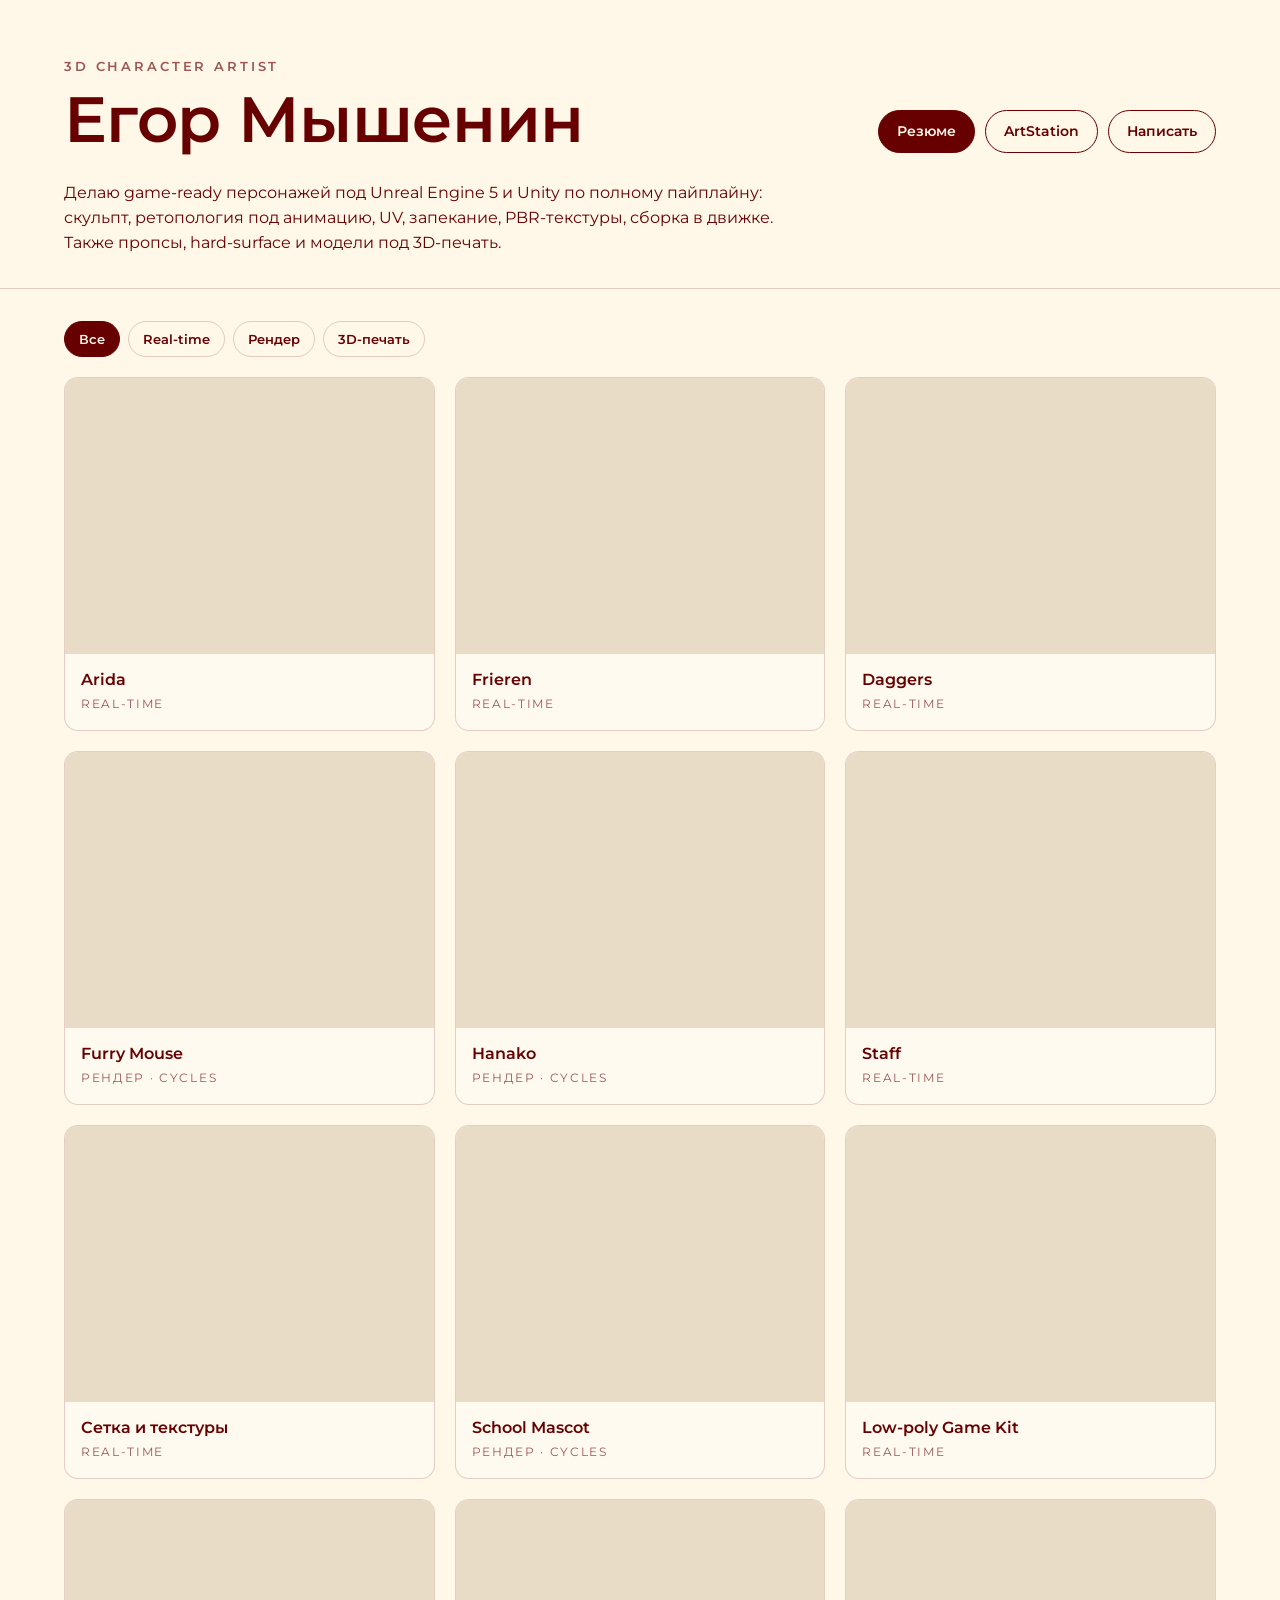
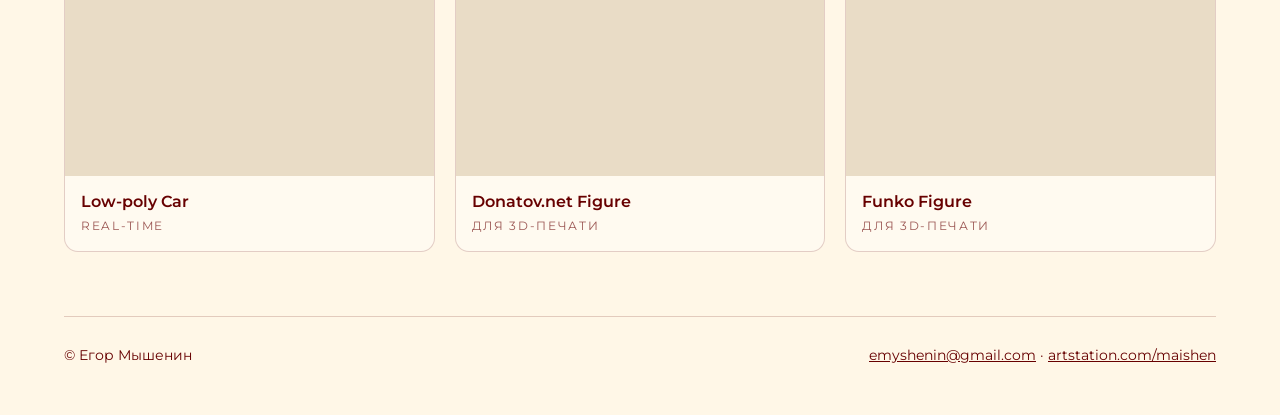
==== index.html @ eaee20b6 "Add portfolio site" ====
<!doctype html>
<html lang="ru">
<head>
<meta charset="utf-8">
<meta name="viewport" content="width=device-width, initial-scale=1">
<title>Егор Мышенин — 3D Character Artist</title>
<meta name="description" content="Портфолио 3D-художника по персонажам: game-ready модели для Unreal Engine 5 и Unity.">
<link rel="preconnect" href="https://fonts.googleapis.com">
<link rel="preconnect" href="https://fonts.gstatic.com" crossorigin>
<link href="https://fonts.googleapis.com/css2?family=Montserrat:wght@400;500;600;700&display=swap" rel="stylesheet">
<style>
  :root{
    --bg:#FFF7E7; --ink:#670000; --muted:#670000a6; --line:#6700002e;
    --card:#fffaf0; --dark:#1b1212;
  }
  *{box-sizing:border-box;margin:0;padding:0}
  html{scroll-behavior:smooth}
  body{background:var(--bg);color:var(--ink);font-family:Montserrat,system-ui,sans-serif;line-height:1.55;-webkit-font-smoothing:antialiased}
  a{color:inherit}
  .wrap{max-width:1200px;margin:0 auto;padding:0 24px}

  header{padding:56px 0 32px;border-bottom:1px solid var(--line)}
  .top{display:flex;justify-content:space-between;align-items:flex-end;gap:24px;flex-wrap:wrap}
  .role{font-size:13px;font-weight:600;letter-spacing:.22em;text-transform:uppercase;color:var(--muted);margin-bottom:10px}
  h1{font-size:clamp(36px,6vw,64px);font-weight:600;line-height:1.05;letter-spacing:-.01em}
  .links{display:flex;gap:10px;flex-wrap:wrap}
  .btn{display:inline-block;padding:10px 18px;border:1.5px solid var(--ink);border-radius:999px;text-decoration:none;font-size:14px;font-weight:600;transition:background .15s,color .15s}
  .btn:hover,.btn.fill{background:var(--ink);color:var(--bg)}
  .btn.fill:hover{background:transparent;color:var(--ink)}
  .about{margin-top:28px;max-width:720px;font-size:16px}

  .filters{display:flex;gap:8px;flex-wrap:wrap;margin:32px 0 20px}
  .chip{font:inherit;font-size:13px;font-weight:600;padding:7px 14px;border-radius:999px;border:1px solid var(--line);background:transparent;color:var(--ink);cursor:pointer}
  .chip[aria-pressed=true]{background:var(--ink);color:var(--bg);border-color:var(--ink)}

  .grid{display:grid;grid-template-columns:repeat(auto-fill,minmax(300px,1fr));gap:20px;padding-bottom:64px;align-items:start}
  .card{display:flex;flex-direction:column;align-items:stretch;justify-content:flex-start;width:100%;background:var(--card);border-radius:14px;overflow:hidden;cursor:pointer;border:1px solid var(--line);transition:transform .2s,box-shadow .2s;text-align:left;font:inherit;color:inherit;padding:0}
  .card:hover{transform:translateY(-3px);box-shadow:0 12px 30px #67000022}
  .card:focus-visible{outline:3px solid var(--ink);outline-offset:2px}
  .thumb{aspect-ratio:4/3;background:#e9dcc6 center/cover no-repeat;display:block;width:100%}
  .meta{display:block;padding:14px 16px 16px}
  .meta h3{font-size:16px;font-weight:600}
  .meta p{font-size:12px;letter-spacing:.14em;text-transform:uppercase;color:var(--muted);margin-top:2px}

  footer{border-top:1px solid var(--line);padding:28px 0 48px;font-size:14px;display:flex;justify-content:space-between;gap:16px;flex-wrap:wrap}

  .viewer{position:fixed;inset:0;background:var(--dark);color:#f4e9d8;overflow-y:auto;display:none;z-index:10}
  .viewer.open{display:block}
  .vbar{position:sticky;top:0;display:flex;justify-content:space-between;align-items:center;gap:12px;padding:14px 24px;background:#1b1212ee;backdrop-filter:blur(6px);z-index:2}
  .vbar h2{font-size:18px;font-weight:600}
  .vbar span{font-size:12px;letter-spacing:.14em;text-transform:uppercase;opacity:.7;margin-left:10px}
  .close{font:inherit;font-size:14px;font-weight:600;background:#f4e9d8;color:var(--dark);border:0;border-radius:999px;padding:9px 16px;cursor:pointer}
  .vbody{max-width:1400px;margin:0 auto;padding:8px 24px 64px}
  .vdesc{max-width:760px;margin:8px 0 24px;opacity:.85}
  .media{display:grid;gap:14px}
  .media img{width:100%;height:auto;display:block;border-radius:8px;background:#2a1f1f;min-height:200px}
  .video{position:relative;aspect-ratio:16/9;border-radius:8px;overflow:hidden;background:#000}
  .video iframe{position:absolute;inset:0;width:100%;height:100%;border:0}
  .vnav{display:flex;justify-content:space-between;gap:12px;margin-top:28px}
  .vnav button{font:inherit;font-size:14px;font-weight:600;background:transparent;color:#f4e9d8;border:1px solid #f4e9d855;border-radius:999px;padding:10px 18px;cursor:pointer}
  @media (max-width:600px){.wrap,.vbody{padding-left:16px;padding-right:16px}.vbar{padding:12px 16px}header{padding-top:36px}}
</style>
</head>
<body>
<header>
  <div class="wrap">
    <div class="top">
      <div>
        <div class="role">3D Character Artist</div>
        <h1>Егор Мышенин</h1>
      </div>
      <nav class="links">
        <a class="btn fill" href="https://drive.google.com/file/d/1HUGQEuV2DqtC_tOnNE5IrBg756fmB3TE/view" target="_blank" rel="noopener">Резюме</a>
        <a class="btn" href="https://www.artstation.com/maishen" target="_blank" rel="noopener">ArtStation</a>
        <a class="btn" href="mailto:emyshenin@gmail.com">Написать</a>
      </nav>
    </div>
    <p class="about">Делаю game-ready персонажей под Unreal Engine 5 и Unity по полному пайплайну: скульпт, ретопология под анимацию, UV, запекание, PBR-текстуры, сборка в движке. Также пропсы, hard-surface и модели под 3D-печать.</p>
  </div>
</header>

<main class="wrap">
  <div class="filters" role="group" aria-label="Фильтр работ">
    <button class="chip" data-f="all" aria-pressed="true">Все</button>
    <button class="chip" data-f="Real-time" aria-pressed="false">Real-time</button>
    <button class="chip" data-f="Cycles" aria-pressed="false">Рендер</button>
    <button class="chip" data-f="Печать" aria-pressed="false">3D-печать</button>
  </div>
  <div class="grid" id="grid"></div>
</main>

<div class="wrap"><footer>
  <span>© Егор Мышенин</span>
  <span><a href="mailto:emyshenin@gmail.com">emyshenin@gmail.com</a> · <a href="https://www.artstation.com/maishen" target="_blank" rel="noopener">artstation.com/maishen</a></span>
</footer></div>

<div class="viewer" id="viewer" role="dialog" aria-modal="true" aria-labelledby="vtitle">
  <div class="vbar">
    <h2 id="vtitle"></h2>
    <button class="close" id="close">Закрыть ✕</button>
  </div>
  <div class="vbody">
    <p class="vdesc" id="vdesc"></p>
    <div class="media" id="media"></div>
    <div class="vnav"><button id="prev">← Предыдущая</button><button id="next">Следующая →</button></div>
  </div>
</div>

<script>
const P = [
 {t:"Arida",tag:"Real-time",cover:"1Pyse5vhO2QgK8pG_CXsUES7qRskkzGYM",
  d:"Game-ready персонаж по мотивам вселенной «Дюны». Скульпт в ZBrush, симуляция ткани в Marvelous Designer, текстуры в Substance Painter, финальная сцена и рендер в Unreal Engine 5.",
  m:["i:1Pyse5vhO2QgK8pG_CXsUES7qRskkzGYM","i:1dJ5_JVcyFc8VbyfG-HnytWi9tvMP0e6U","i:1ITRObGhoGGvdj8hUa5554Zdxc4WgjL7v","i:1Z70t44tc3tOvm-cryETfqbausTAzef6k","i:1W_LoHBy270pzRRChf5obLaGyIPcn2Tix","v:1mboSyGn6EEAdjBHuLkF3Tm75NLZCwLxI","i:1Y2Nw2sb4mqHZTtKKIm6grn7xAAS_r2CK","i:1CsFpByqhNk7fbRbatNez2PYN2EGbP62H","i:1EtCJtomWJduXYAhn-X9QzNLDL1ZJEyth","i:1qVdI1y_7GggBudObzfXsZre4QFReDFby","i:1H1BVGtTtbKXLCYTZ7VYVUBgyqA6TT_qu","i:1i-xqLKUTKS85eMKfZHU4vcYbvXROK5LT","i:1p017mObWgH5jK2qoECorbNcRYoMa0Pqg","i:16YupaNW-112NJnLmuHMuL2NeHSSmGIIt","i:12re9VRE0gqRaj5pq1mn5aPa5qsoxrfwi","i:1ytktybmF5tM6uZcoLvrdWtj8Zgu8ndRS","i:1BjqxjJPCPTuAu_xri4NS74J7R2viYWzF","i:1ZgcFOi7g2weNTAIdYW9dqtVXcXzbkEyW"]},
 {t:"Frieren",tag:"Real-time",cover:"1v2P906ymWug9mq9hx6axCBzbUtoWLe_E",
  d:"Фан-арт персонажа Фрирен: game-ready модель, турнтейбл и анимированные пролёты камеры.",
  m:["i:1v2P906ymWug9mq9hx6axCBzbUtoWLe_E","v:1wPfggMXV6U7qCNBBlMKL3mNfHfnbQc1i","i:1s1QrJIr4mxs11YJSvwHddJZvpMR0l8Mh","i:12HnOa1LWCNufONdUWQr2udVWseEmZmYc","i:1AANvpcDetH1e-UuKBpvr2O3GDohM6W8z","i:14SGRLR6jtgmh23rqlfCfcJSc_IwU7QNE","i:1xHWJRv7ZisEJ9Yr36OHC25Ne535vD-3z","i:1W6ymBis8mH6N4_B0PATGj2b_5NTBLBYX","i:1xBpLIofttaWga8n0LaBq4j9z2oJQ3oGL","i:18I6HknHV_FUO1mmAdn4M5Mc0RNZ7Pi4f","i:1OWrk-0m4t_NQxJplHfrgarLCY3LQutv1","v:1HCcAUQVTNKXGUjOOm8cKLCqObN9pD7ho","v:1kIQnwB4Uw0wn2EfQRVY4cC0fe81FPXVe","v:1qG6qyNBJ89DT56H3jlemnQDo8gKI5erb","v:1DH6kZcym1fttc2sBL-yyNWooAZkmuhAJ"]},
 {t:"Daggers",tag:"Real-time",cover:"1HJgiKByfnCeif4ahmWASgluQxFeq7quj",
  d:"Пара кинжалов для персонажа Arida. Game-ready ассеты с PBR-текстурами, рендер в Unreal Engine 5.",
  m:["i:1HJgiKByfnCeif4ahmWASgluQxFeq7quj","i:1cyuUqOh-9Uu9id787i7Tx5Z0lq3yD2Uu","i:1ltDVQ5_muCCmZ-C3XEvOxAKJ5OakMSqI","i:1H8t-V06eqBgAKZ64aJx0qXeSZaAY7sQ5","v:1FXkVMCnF0BNqZNtJzDjjZJiiy0EWGr2b"]},
 {t:"Furry Mouse",tag:"Cycles",cover:"1w1V4vZTTB46G19ASJbXLzDVtJNWX7EEN",
  d:"Стилизованный персонаж-мышь под рендер. Шерсть сделана через hair system в Blender, финальный рендер там же.",
  m:["i:1w1V4vZTTB46G19ASJbXLzDVtJNWX7EEN","i:1VAJUt9d8r90bbkvVJ1egUgSDZHu_YbAY","i:1yAS-_JsMCZAmZ5hDJPNH4YDXNn-vXg8z","i:1DDI_-6Nrp2mVBFh44f1ofcl3OiHtm_3H","v:1FyFaneUO7L2ucTy6UN3B8WikP-Zvv6Xq"]},
 {t:"Hanako",tag:"Cycles",cover:"1TaW9-nCZfs70T_w5qActlelgxHXq3qEu",
  d:"Фан-арт персонажа Ханако из аниме «Туалетный мальчик Ханако». Стилизованный персонаж под рендер, зариган и готов к анимации. Рендер в Blender.",
  m:["i:1TaW9-nCZfs70T_w5qActlelgxHXq3qEu","i:1depFDCplMjJeCqC7wBKKASDzOGFC45Ru","i:1ePvlOJrCfPFMB0yiRyjeqiPHi_fHgvEv","i:1PcUUvwJGldoCL7ESwEik0UEhT1t07gt4","i:1vWVLOr12KXc3sLqekkmdHOzRf1Hg8dcz","i:1eoibjjwRQJfemkXLUjpJk5wsecF1SPPX","i:1YKPltymIBsrNBk2vEsLDDm0NAbaP0YQ2","i:1l30cwCZWs6yZ0v8ZXM72WJD4R3q6b_5G","i:1L3xLl4HvtoLdpGTkff7f0VCqIXt0qR20","i:1WzsMvpgyRACFam9EXnRqznYlrYLjs56m"]},
 {t:"Staff",tag:"Real-time",cover:"1HqioqAew07EClU6qfll62pS8mgXVyJlD",
  d:"Посох: game-ready ассет с текстурами и сеткой.",
  m:["i:1HqioqAew07EClU6qfll62pS8mgXVyJlD","i:1B63PbE7upE6RHQPZrdf3okWdKg2AXKpM","i:1j7tjQaGJWnLkEzXWxucX_GretBPjNXCn","i:1sT2CcJEHBl07SQRpl0ZM066CbbOfZpAp","i:1ZsqKVjMMbtqn_sMkzjNnodhTY8QiRH4m","i:14qX4lzibBxhUxjEwSRHRnRgVdTfeoGQI"]},
 {t:"Сетка и текстуры",tag:"Real-time",cover:"1Cm42_kmq0lEZ-kozndkUj5m_W5sYylaz",
  d:"Примеры топологии и текстурных карт персонажей.",
  m:["i:1Cm42_kmq0lEZ-kozndkUj5m_W5sYylaz","i:1j_tVQh6ezSBHOu5yDZd84Gw_tpqPpqs2","i:10zwCy8F3QNj9NOAcby-i9P2XMVLZLs6y","i:1UC5pwbCW5ztj3NwmvsdMtH52eyAPeQBL","i:16kEp6Ze4712C4qfe3SEDfGYbGl9iJqoq","i:1y4bj29UTcWlo_MeQQLpWKscG7R1kXZHF","i:1CPdThYP6fgSxhEjocOo1tyymLbyoKmpB","i:1Ulgz6p9IQSFynygJP4cg6_24Jvom8OLy","i:1KUhRT2v-vZprzfeGXuVj6elrOJMSrE7S","i:1fyhQTgNRMCl2xiTjiYrsoTQilF_yUQWz"]},
 {t:"School Mascot",tag:"Cycles",cover:"1IMc554b0qcynLvkQkiXAEiW0hFFWVhbL",
  d:"3D-маскот для онлайн-школы: персонаж, набор эмоций-эмодзи, пропсы и промо-рендеры.",
  m:["i:1IMc554b0qcynLvkQkiXAEiW0hFFWVhbL","i:1EjfYYMYzSgJJ13P-B8698wKgIEQUMb2_","i:1B3UzmMYJwyaUGQhRfiqwYovXGEplJcf0","i:11TMp6btjfjoWD0espKD5N_-Rf1Svenb8","i:1vGbeMpH6v7snjwXPg2TEnS5cRZils7TJ","i:1P37dhxGs-EdsHZ7QDh4U36Of4UenldKm","i:1TjF8c3YCiSeACHpnUUIyzSpF2Hdi5_HA","i:1yl3UhCV9hORHHsVls7vZtjccnoybu_gN","i:1XA2QCDPjiISeurwzcO3cV9bDunbKR0QL","i:1xs0gw3gKDCe7fJao2Qoh3bWap6BqQdYj","i:1Iec1XnljouiJKieHE5W6Fj29hXTZ4gdE","i:1DFjYQiQZEia6yGSj6IdAyBK8RBcaGgIs","i:1T26I3m5ykxlLh7UYUbN68OChv5BnEzTX","i:1UpMULrREi9ldodZOUQdeNil29IKtona5","i:1-3hOhOCkOaxpmH9OLertaAm852JU5m1S","i:192vHaGU6Qx-Kr5AbwIJhbLnXyqJ4tws-","i:1bk8Uj82OshfcGRIAl5TG-0PDSHn-9gtf","i:1vuqkGYg8_1bfixfzUBmE3yiJcDDIWLmy","i:1_nQfdPSPNRltqDVydVwm7_h_nJy-2tgX","i:1lRI3HCXbLGVKlm_0pddCtohwsD-u8Vp0","i:1-TzY5ZnaEymW04OEvGHUG_m6BsaQ5Obi","i:1KEetU84bB6o-gls-nN9IGWHnlG6DylEh","i:1Ikux9Ivj2JZy_vvGZKbkiD3O0iIhysEi","i:1WSi-nAmR7YriMwazjG57KMJmVmqLJrLb","i:1LGQjMQ6Bm15mrC_7wpePJJjGHcKrPWfm","i:1ZB2TUVbI9PnH0rD-nWZGzOobLaMXETkx","i:1T0QdB7h3ehdHVl4LiPfBRtHOVZsBfG_B","i:13FmVx2XSULBVgBSUqO2LbT8FhFZY2exv","i:1wSj8r4pDKm7ASTRGSn3TtzlDPSGXBLNl","i:1HZrvze6uTFso7DexVeKrrPidTIDSMj_H","i:1vjZUP_1d9wcTuY12l_n6oba240wy897g","i:1Acbz206NBI79CkT6RBEyEGGYQADY4JG_","i:1Jl-1FhbMFyPdpy5tdgQHLtMWwYZsThp-","i:1K9rykDZ8HvOMj7CMztr8vdklwAVjQW_m","i:12-MBtBryimwAhjUCBnzMNxOV4k7rJxA7"]},
 {t:"Low-poly Game Kit",tag:"Real-time",cover:"1XGf0-NNCqXLK5Fe5OqPO0jW7fFL1M_IF",
  d:"Набор low-poly ассетов для игры.",
  m:["i:1XGf0-NNCqXLK5Fe5OqPO0jW7fFL1M_IF","i:1U25QI3YJKr3nQsYUSaBHPjIEqNmbJiTX","i:1d4FgP1LOy7LSRpcq2e5w9I2x1BFFk2d_","i:1D_bsPO9MFwbjQJAmXKvaSbOOOjhWsVCc"]},
 {t:"Low-poly Car",tag:"Real-time",cover:"1XAI4c9_F4jVHeSwhF7T2tE29Ts7XvK9B",
  d:"Low-poly модель автомобиля.",
  m:["i:1XAI4c9_F4jVHeSwhF7T2tE29Ts7XvK9B","i:1xT1-9UoefilDATy_8EUo88a_44nRlgO3","i:1qpuNUGGr5n8C_Gv1_f5_uj9a3wDCz7Eo"]},
 {t:"Donatov.net Figure",tag:"Печать",cover:"1143TIQgAbS2xwj-TaRvPx8StT4ytkNN-",
  d:"Фигурка, подготовленная к 3D-печати.",
  m:["i:1143TIQgAbS2xwj-TaRvPx8StT4ytkNN-","i:1KKMCxFFDn18Wkz_Nt-a9cd2C74cAsCVU","i:1Yo7rRHJPkdI0FUwHvjDyux5yy2QUq63x","i:1MfRRgG7HoWpr_v8fL3U-Hx1_b74--fhz"]},
 {t:"Funko Figure",tag:"Печать",cover:"1psXuCFQ3nxXI6yb6XHpETLDdKFTpACyZ",
  d:"Фигурка в стиле Funko для 3D-печати.",
  m:["i:1psXuCFQ3nxXI6yb6XHpETLDdKFTpACyZ","i:1j5aGA12z5XqWHiMne_28HsiH0prGI4Ld"]}
];
const TAGLABEL={"Real-time":"Real-time","Cycles":"Рендер · Cycles","Печать":"Для 3D-печати"};
const img=(id,w)=>`https://lh3.googleusercontent.com/d/${id}=w${w}`;
const alt=(id,w)=>`https://drive.google.com/thumbnail?id=${id}&sz=w${w}`;

const grid=document.getElementById('grid');
function render(f){
  grid.innerHTML='';
  P.forEach((p,i)=>{
    if(f!=='all'&&p.tag!==f) return;
    const b=document.createElement('button');
    b.className='card';
    b.innerHTML=`<span class="thumb" style="background-image:url('${img(p.cover,1200)}'),url('${alt(p.cover,1200)}')"></span><span class="meta"><h3>${p.t}</h3><p>${TAGLABEL[p.tag]}</p></span>`;
    b.onclick=()=>openP(i);
    grid.appendChild(b);
  });
}
document.querySelectorAll('.chip').forEach(c=>c.onclick=()=>{
  document.querySelectorAll('.chip').forEach(x=>x.setAttribute('aria-pressed',x===c));
  render(c.dataset.f);
});
render('all');

const V=document.getElementById('viewer'),M=document.getElementById('media');
let cur=0;
function openP(i){
  cur=(i+P.length)%P.length; const p=P[cur];
  document.getElementById('vtitle').innerHTML=`${p.t}<span>${TAGLABEL[p.tag]}</span>`;
  document.getElementById('vdesc').textContent=p.d;
  M.innerHTML=p.m.map(x=>{
    const [k,id]=x.split(':');
    return k==='v'
      ? `<div class="video"><iframe src="https://drive.google.com/file/d/${id}/preview" allow="autoplay; fullscreen" allowfullscreen loading="lazy" title="Видео ${p.t}"></iframe></div>`
      : `<img loading="lazy" src="${img(id,2000)}" onerror="this.onerror=null;this.src='${alt(id,2000)}'" alt="${p.t}">`;
  }).join('');
  V.classList.add('open'); V.scrollTop=0; document.body.style.overflow='hidden';
  history.replaceState(null,'','#'+encodeURIComponent(p.t));
}
function closeV(){V.classList.remove('open');document.body.style.overflow='';M.innerHTML='';history.replaceState(null,'',location.pathname);}
document.getElementById('close').onclick=closeV;
document.getElementById('prev').onclick=()=>openP(cur-1);
document.getElementById('next').onclick=()=>openP(cur+1);
addEventListener('keydown',e=>{if(!V.classList.contains('open'))return;if(e.key==='Escape')closeV();if(e.key==='ArrowRight')openP(cur+1);if(e.key==='ArrowLeft')openP(cur-1);});
const h=decodeURIComponent(location.hash.slice(1)); const hi=P.findIndex(p=>p.t===h); if(hi>=0) openP(hi);
</script>
</body>
</html>
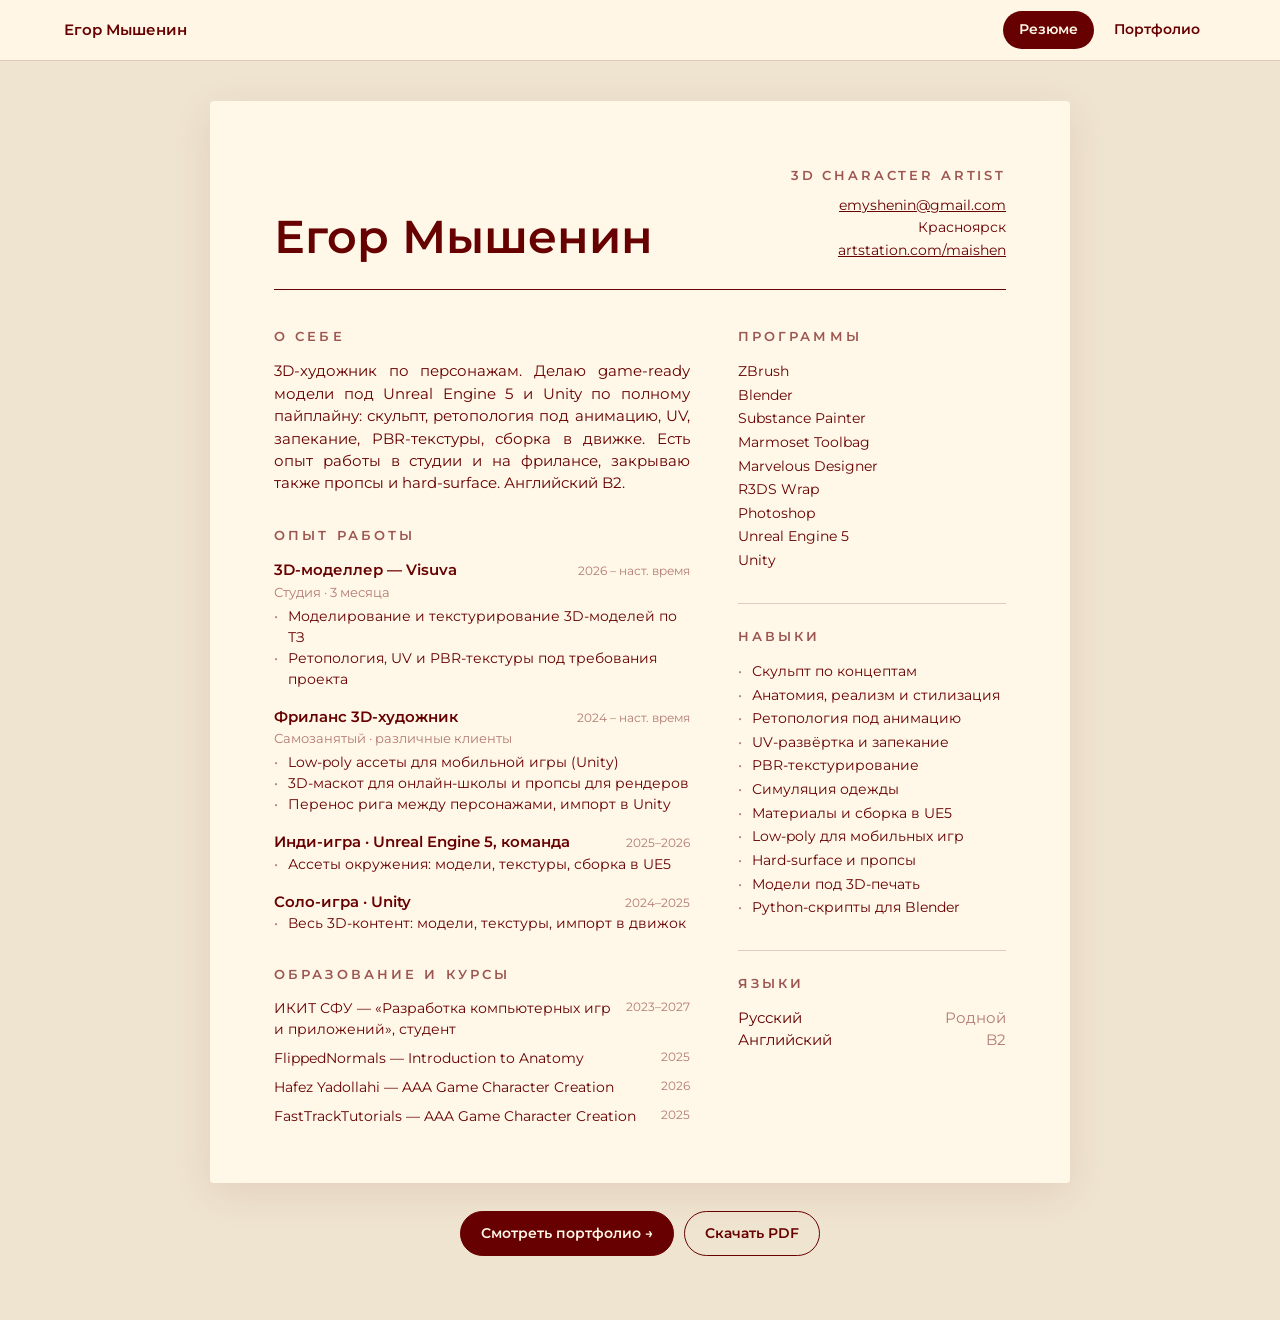
==== commit 552c73e7: "Resume as home page, portfolio tab, PDF" ====
--- a/index.html
+++ b/index.html
@@ -4,82 +4,175 @@
 <meta charset="utf-8">
 <meta name="viewport" content="width=device-width, initial-scale=1">
 <title>Егор Мышенин — 3D Character Artist</title>
-<meta name="description" content="Портфолио 3D-художника по персонажам: game-ready модели для Unreal Engine 5 и Unity.">
+<meta name="description" content="Резюме и портфолио 3D-художника по персонажам: game-ready модели для Unreal Engine 5 и Unity.">
 <link rel="preconnect" href="https://fonts.googleapis.com">
 <link rel="preconnect" href="https://fonts.gstatic.com" crossorigin>
 <link href="https://fonts.googleapis.com/css2?family=Montserrat:wght@400;500;600;700&display=swap" rel="stylesheet">
 <style>
-  :root{
-    --bg:#FFF7E7; --ink:#670000; --muted:#670000a6; --line:#6700002e;
-    --card:#fffaf0; --dark:#1b1212;
-  }
-  *{box-sizing:border-box;margin:0;padding:0}
-  html{scroll-behavior:smooth}
-  body{background:var(--bg);color:var(--ink);font-family:Montserrat,system-ui,sans-serif;line-height:1.55;-webkit-font-smoothing:antialiased}
-  a{color:inherit}
-  .wrap{max-width:1200px;margin:0 auto;padding:0 24px}
-
-  header{padding:56px 0 32px;border-bottom:1px solid var(--line)}
-  .top{display:flex;justify-content:space-between;align-items:flex-end;gap:24px;flex-wrap:wrap}
-  .role{font-size:13px;font-weight:600;letter-spacing:.22em;text-transform:uppercase;color:var(--muted);margin-bottom:10px}
-  h1{font-size:clamp(36px,6vw,64px);font-weight:600;line-height:1.05;letter-spacing:-.01em}
-  .links{display:flex;gap:10px;flex-wrap:wrap}
-  .btn{display:inline-block;padding:10px 18px;border:1.5px solid var(--ink);border-radius:999px;text-decoration:none;font-size:14px;font-weight:600;transition:background .15s,color .15s}
-  .btn:hover,.btn.fill{background:var(--ink);color:var(--bg)}
-  .btn.fill:hover{background:transparent;color:var(--ink)}
-  .about{margin-top:28px;max-width:720px;font-size:16px}
-
-  .filters{display:flex;gap:8px;flex-wrap:wrap;margin:32px 0 20px}
-  .chip{font:inherit;font-size:13px;font-weight:600;padding:7px 14px;border-radius:999px;border:1px solid var(--line);background:transparent;color:var(--ink);cursor:pointer}
-  .chip[aria-pressed=true]{background:var(--ink);color:var(--bg);border-color:var(--ink)}
-
-  .grid{display:grid;grid-template-columns:repeat(auto-fill,minmax(300px,1fr));gap:20px;padding-bottom:64px;align-items:start}
-  .card{display:flex;flex-direction:column;align-items:stretch;justify-content:flex-start;width:100%;background:var(--card);border-radius:14px;overflow:hidden;cursor:pointer;border:1px solid var(--line);transition:transform .2s,box-shadow .2s;text-align:left;font:inherit;color:inherit;padding:0}
-  .card:hover{transform:translateY(-3px);box-shadow:0 12px 30px #67000022}
-  .card:focus-visible{outline:3px solid var(--ink);outline-offset:2px}
-  .thumb{aspect-ratio:4/3;background:#e9dcc6 center/cover no-repeat;display:block;width:100%}
-  .meta{display:block;padding:14px 16px 16px}
-  .meta h3{font-size:16px;font-weight:600}
-  .meta p{font-size:12px;letter-spacing:.14em;text-transform:uppercase;color:var(--muted);margin-top:2px}
-
-  footer{border-top:1px solid var(--line);padding:28px 0 48px;font-size:14px;display:flex;justify-content:space-between;gap:16px;flex-wrap:wrap}
-
-  .viewer{position:fixed;inset:0;background:var(--dark);color:#f4e9d8;overflow-y:auto;display:none;z-index:10}
-  .viewer.open{display:block}
-  .vbar{position:sticky;top:0;display:flex;justify-content:space-between;align-items:center;gap:12px;padding:14px 24px;background:#1b1212ee;backdrop-filter:blur(6px);z-index:2}
-  .vbar h2{font-size:18px;font-weight:600}
-  .vbar span{font-size:12px;letter-spacing:.14em;text-transform:uppercase;opacity:.7;margin-left:10px}
-  .close{font:inherit;font-size:14px;font-weight:600;background:#f4e9d8;color:var(--dark);border:0;border-radius:999px;padding:9px 16px;cursor:pointer}
-  .vbody{max-width:1400px;margin:0 auto;padding:8px 24px 64px}
-  .vdesc{max-width:760px;margin:8px 0 24px;opacity:.85}
-  .media{display:grid;gap:14px}
-  .media img{width:100%;height:auto;display:block;border-radius:8px;background:#2a1f1f;min-height:200px}
-  .video{position:relative;aspect-ratio:16/9;border-radius:8px;overflow:hidden;background:#000}
-  .video iframe{position:absolute;inset:0;width:100%;height:100%;border:0}
-  .vnav{display:flex;justify-content:space-between;gap:12px;margin-top:28px}
-  .vnav button{font:inherit;font-size:14px;font-weight:600;background:transparent;color:#f4e9d8;border:1px solid #f4e9d855;border-radius:999px;padding:10px 18px;cursor:pointer}
-  @media (max-width:600px){.wrap,.vbody{padding-left:16px;padding-right:16px}.vbar{padding:12px 16px}header{padding-top:36px}}
+:root{--bg:#FFF7E7;--ink:#670000;--muted:#670000a6;--soft:#67000080;--line:#6700002e;--card:#fffaf0;--dark:#1b1212;--page:#FFF7E7}
+*{box-sizing:border-box;margin:0;padding:0}
+body{background:#efe4d0;color:var(--ink);font-family:Montserrat,system-ui,sans-serif;line-height:1.55;-webkit-font-smoothing:antialiased}
+a{color:inherit}
+.wrap{max-width:1200px;margin:0 auto;padding:0 24px}
+
+/* top nav */
+.nav{position:sticky;top:0;z-index:5;background:#FFF7E7f2;backdrop-filter:blur(6px);border-bottom:1px solid var(--line)}
+.nav .wrap{display:flex;align-items:center;justify-content:space-between;gap:16px;height:60px}
+.brand{font-weight:600;font-size:15px;text-decoration:none;white-space:nowrap}
+.tabs{display:flex;gap:4px}
+.tab{font:inherit;font-size:14px;font-weight:600;text-decoration:none;padding:8px 16px;border-radius:999px}
+.tab[aria-current=page]{background:var(--ink);color:var(--bg)}
+.tab:not([aria-current=page]):hover{background:#6700000f}
+
+/* resume page */
+#resume{padding:40px 0 64px}
+.sheet{max-width:860px;margin:0 auto;background:var(--page);box-shadow:0 10px 40px #67000018;border-radius:4px;padding:64px 64px 56px}
+.rhead{display:flex;justify-content:space-between;align-items:flex-end;gap:24px;flex-wrap:wrap;padding-bottom:28px;border-bottom:1.5px solid var(--ink)}
+.rhead h1{font-size:clamp(32px,5vw,46px);font-weight:600;line-height:1.05}
+.rcontact{text-align:right;font-size:14px;line-height:1.6}
+.rcontact .role{font-size:13px;font-weight:600;letter-spacing:.22em;text-transform:uppercase;color:var(--muted);margin-bottom:8px}
+.rgrid{display:grid;grid-template-columns:1.55fr 1fr;gap:48px;margin-top:36px}
+.sec+.sec{margin-top:30px}
+.sec h2{font-size:13px;font-weight:600;letter-spacing:.24em;text-transform:uppercase;color:var(--muted);margin-bottom:14px}
+.about{font-size:14.5px;text-align:justify}
+.job+.job{margin-top:16px}
+.job .row{display:flex;justify-content:space-between;gap:12px;align-items:baseline}
+.job h3{font-size:14.5px;font-weight:600}
+.date{font-size:12px;color:var(--soft);white-space:nowrap}
+.sub{font-size:12.5px;color:var(--soft);margin:1px 0 4px}
+.job ul,.list{list-style:none;font-size:13.5px}
+.job li,.list li{position:relative;padding-left:14px}
+.job li::before,.list li::before{content:"•";position:absolute;left:0;color:var(--soft)}
+.plain{list-style:none;font-size:13.5px;line-height:1.75}
+.right .sec{border-top:1px solid var(--line);padding-top:22px}
+.right .sec:first-child{border-top:0;padding-top:0}
+.list{line-height:1.75}
+.edu li{display:flex;justify-content:space-between;gap:12px;font-size:13.5px}
+.edu li+li{margin-top:8px}
+.langs li{display:flex;justify-content:space-between;font-size:14.5px}
+.langs span{color:var(--soft)}
+.ractions{display:flex;justify-content:center;gap:10px;flex-wrap:wrap;margin-top:28px}
+.btn{display:inline-block;padding:11px 20px;border:1.5px solid var(--ink);border-radius:999px;text-decoration:none;font-size:14px;font-weight:600;background:transparent;color:var(--ink);transition:background .15s,color .15s}
+.btn:hover,.btn.fill{background:var(--ink);color:var(--bg)}
+.btn.fill:hover{background:transparent;color:var(--ink)}
+@media (max-width:760px){
+  .sheet{padding:36px 22px 32px;border-radius:0;box-shadow:none}
+  #resume{padding:0 0 40px}
+  .rgrid{grid-template-columns:1fr;gap:30px}
+  .rcontact{text-align:left}
+  .about{text-align:left}
+  .right .sec:first-child{border-top:1px solid var(--line);padding-top:22px}
+}
+
+/* portfolio */
+#portfolio{background:var(--bg);min-height:100vh}
+.phead{padding:44px 0 8px}
+.phead h1{font-size:clamp(30px,5vw,48px);font-weight:600;line-height:1.1}
+.phead p{margin-top:12px;max-width:720px}
+.filters{display:flex;gap:8px;flex-wrap:wrap;margin:28px 0 20px}
+.chip{font:inherit;font-size:13px;font-weight:600;padding:7px 14px;border-radius:999px;border:1px solid var(--line);background:transparent;color:var(--ink);cursor:pointer}
+.chip[aria-pressed=true]{background:var(--ink);color:var(--bg);border-color:var(--ink)}
+.grid{display:grid;grid-template-columns:repeat(auto-fill,minmax(300px,1fr));gap:20px;padding-bottom:64px;align-items:start}
+.card{display:flex;flex-direction:column;width:100%;background:var(--card);border-radius:14px;overflow:hidden;cursor:pointer;border:1px solid var(--line);transition:transform .2s,box-shadow .2s;text-align:left;font:inherit;color:inherit;padding:0}
+.card:hover{transform:translateY(-3px);box-shadow:0 12px 30px #67000022}
+.card:focus-visible{outline:3px solid var(--ink);outline-offset:2px}
+.thumb{aspect-ratio:4/3;background:#e9dcc6 center/cover no-repeat;display:block;width:100%}
+.meta{display:block;padding:14px 16px 16px}
+.meta h3{font-size:16px;font-weight:600}
+.meta p{font-size:12px;letter-spacing:.14em;text-transform:uppercase;color:var(--muted);margin-top:2px}
+footer{border-top:1px solid var(--line);padding:28px 0 48px;font-size:14px;display:flex;justify-content:space-between;gap:16px;flex-wrap:wrap}
+
+.viewer{position:fixed;inset:0;background:var(--dark);color:#f4e9d8;overflow-y:auto;display:none;z-index:10}
+.viewer.open{display:block}
+.vbar{position:sticky;top:0;display:flex;justify-content:space-between;align-items:center;gap:12px;padding:14px 24px;background:#1b1212ee;backdrop-filter:blur(6px);z-index:2}
+.vbar h2{font-size:18px;font-weight:600}
+.vbar span{font-size:12px;letter-spacing:.14em;text-transform:uppercase;opacity:.7;margin-left:10px}
+.close{font:inherit;font-size:14px;font-weight:600;background:#f4e9d8;color:var(--dark);border:0;border-radius:999px;padding:9px 16px;cursor:pointer}
+.vbody{max-width:1400px;margin:0 auto;padding:8px 24px 64px}
+.vdesc{max-width:760px;margin:8px 0 24px;opacity:.85}
+.media{display:grid;gap:14px}
+.media img{width:100%;height:auto;display:block;border-radius:8px;background:#2a1f1f;min-height:200px}
+.video{position:relative;aspect-ratio:16/9;border-radius:8px;overflow:hidden;background:#000}
+.video iframe{position:absolute;inset:0;width:100%;height:100%;border:0}
+.vnav{display:flex;justify-content:space-between;gap:12px;margin-top:28px}
+.vnav button{font:inherit;font-size:14px;font-weight:600;background:transparent;color:#f4e9d8;border:1px solid #f4e9d855;border-radius:999px;padding:10px 18px;cursor:pointer}
+[hidden]{display:none!important}
+@media (max-width:600px){.wrap,.vbody{padding-left:16px;padding-right:16px}.vbar{padding:12px 16px}.brand{font-size:14px}.tab{padding:8px 12px}}
 </style>
 </head>
 <body>
-<header>
-  <div class="wrap">
-    <div class="top">
-      <div>
+<nav class="nav"><div class="wrap">
+  <a class="brand" href="#">Егор Мышенин</a>
+  <div class="tabs">
+    <a class="tab" href="#" data-tab="resume">Резюме</a>
+    <a class="tab" href="#portfolio" data-tab="portfolio">Портфолио</a>
+  </div>
+</div></nav>
+
+<section id="resume">
+ <div class="wrap">
+  <article class="sheet">
+    <div class="rhead">
+      <h1>Егор Мышенин</h1>
+      <div class="rcontact">
         <div class="role">3D Character Artist</div>
-        <h1>Егор Мышенин</h1>
+        <a href="mailto:emyshenin@gmail.com">emyshenin@gmail.com</a><br>
+        Красноярск<br>
+        <a href="https://www.artstation.com/maishen" target="_blank" rel="noopener">artstation.com/maishen</a>
       </div>
-      <nav class="links">
-        <a class="btn fill" href="https://drive.google.com/file/d/1HUGQEuV2DqtC_tOnNE5IrBg756fmB3TE/view" target="_blank" rel="noopener">Резюме</a>
-        <a class="btn" href="https://www.artstation.com/maishen" target="_blank" rel="noopener">ArtStation</a>
-        <a class="btn" href="mailto:emyshenin@gmail.com">Написать</a>
-      </nav>
     </div>
-    <p class="about">Делаю game-ready персонажей под Unreal Engine 5 и Unity по полному пайплайну: скульпт, ретопология под анимацию, UV, запекание, PBR-текстуры, сборка в движке. Также пропсы, hard-surface и модели под 3D-печать.</p>
-  </div>
-</header>
-
-<main class="wrap">
+    <div class="rgrid">
+      <div class="left">
+        <section class="sec"><h2>О себе</h2>
+          <p class="about">3D-художник по персонажам. Делаю game-ready модели под Unreal Engine 5 и Unity по полному пайплайну: скульпт, ретопология под анимацию, UV, запекание, PBR-текстуры, сборка в движке. Есть опыт работы в студии и на фрилансе, закрываю также пропсы и hard-surface. Английский B2.</p>
+        </section>
+        <section class="sec"><h2>Опыт работы</h2>
+          <div class="job"><div class="row"><h3>3D-моделлер — Visuva</h3><span class="date">2026 – наст. время</span></div>
+            <div class="sub">Студия · 3 месяца</div>
+            <ul><li>Моделирование и текстурирование 3D-моделей по ТЗ</li><li>Ретопология, UV и PBR-текстуры под требования проекта</li></ul></div>
+          <div class="job"><div class="row"><h3>Фриланс 3D-художник</h3><span class="date">2024 – наст. время</span></div>
+            <div class="sub">Самозанятый · различные клиенты</div>
+            <ul><li>Low-poly ассеты для мобильной игры (Unity)</li><li>3D-маскот для онлайн-школы и пропсы для рендеров</li><li>Перенос рига между персонажами, импорт в Unity</li></ul></div>
+          <div class="job"><div class="row"><h3>Инди-игра · Unreal Engine 5, команда</h3><span class="date">2025–2026</span></div>
+            <ul><li>Ассеты окружения: модели, текстуры, сборка в UE5</li></ul></div>
+          <div class="job"><div class="row"><h3>Соло-игра · Unity</h3><span class="date">2024–2025</span></div>
+            <ul><li>Весь 3D-контент: модели, текстуры, импорт в движок</li></ul></div>
+        </section>
+        <section class="sec"><h2>Образование и курсы</h2>
+          <ul class="edu">
+            <li><span>ИКИТ СФУ — «Разработка компьютерных игр и приложений», студент</span><span class="date">2023–2027</span></li>
+            <li><span>FlippedNormals — Introduction to Anatomy</span><span class="date">2025</span></li>
+            <li><span>Hafez Yadollahi — AAA Game Character Creation</span><span class="date">2026</span></li>
+            <li><span>FastTrackTutorials — AAA Game Character Creation</span><span class="date">2025</span></li>
+          </ul>
+        </section>
+      </div>
+      <div class="right">
+        <section class="sec"><h2>Программы</h2>
+          <ul class="plain"><li>ZBrush</li><li>Blender</li><li>Substance Painter</li><li>Marmoset Toolbag</li><li>Marvelous Designer</li><li>R3DS Wrap</li><li>Photoshop</li><li>Unreal Engine 5</li><li>Unity</li></ul>
+        </section>
+        <section class="sec"><h2>Навыки</h2>
+          <ul class="list"><li>Скульпт по концептам</li><li>Анатомия, реализм и стилизация</li><li>Ретопология под анимацию</li><li>UV-развёртка и запекание</li><li>PBR-текстурирование</li><li>Симуляция одежды</li><li>Материалы и сборка в UE5</li><li>Low-poly для мобильных игр</li><li>Hard-surface и пропсы</li><li>Модели под 3D-печать</li><li>Python-скрипты для Blender</li></ul>
+        </section>
+        <section class="sec"><h2>Языки</h2>
+          <ul class="langs"><li>Русский <span>Родной</span></li><li>Английский <span>B2</span></li></ul>
+        </section>
+      </div>
+    </div>
+  </article>
+  <div class="ractions">
+    <a class="btn fill" href="#portfolio">Смотреть портфолио →</a>
+    <a class="btn" href="resume.pdf" download>Скачать PDF</a>
+  </div>
+ </div>
+</section>
+
+<section id="portfolio" hidden>
+ <div class="wrap">
+  <div class="phead">
+    <h1>Портфолио</h1>
+    <p>Game-ready персонажи и ассеты под Unreal Engine 5 и Unity, стилизованные персонажи под рендер и модели для 3D-печати.</p>
+  </div>
   <div class="filters" role="group" aria-label="Фильтр работ">
     <button class="chip" data-f="all" aria-pressed="true">Все</button>
     <button class="chip" data-f="Real-time" aria-pressed="false">Real-time</button>
@@ -87,18 +180,15 @@
     <button class="chip" data-f="Печать" aria-pressed="false">3D-печать</button>
   </div>
   <div class="grid" id="grid"></div>
-</main>
-
-<div class="wrap"><footer>
-  <span>© Егор Мышенин</span>
-  <span><a href="mailto:emyshenin@gmail.com">emyshenin@gmail.com</a> · <a href="https://www.artstation.com/maishen" target="_blank" rel="noopener">artstation.com/maishen</a></span>
-</footer></div>
+  <footer>
+    <span>© Егор Мышенин</span>
+    <span><a href="mailto:emyshenin@gmail.com">emyshenin@gmail.com</a> · <a href="https://www.artstation.com/maishen" target="_blank" rel="noopener">artstation.com/maishen</a></span>
+  </footer>
+ </div>
+</section>
 
 <div class="viewer" id="viewer" role="dialog" aria-modal="true" aria-labelledby="vtitle">
-  <div class="vbar">
-    <h2 id="vtitle"></h2>
-    <button class="close" id="close">Закрыть ✕</button>
-  </div>
+  <div class="vbar"><h2 id="vtitle"></h2><button class="close" id="close">Закрыть ✕</button></div>
   <div class="vbody">
     <p class="vdesc" id="vdesc"></p>
     <div class="media" id="media"></div>
@@ -148,7 +238,6 @@
 const TAGLABEL={"Real-time":"Real-time","Cycles":"Рендер · Cycles","Печать":"Для 3D-печати"};
 const img=(id,w)=>`https://lh3.googleusercontent.com/d/${id}=w${w}`;
 const alt=(id,w)=>`https://drive.google.com/thumbnail?id=${id}&sz=w${w}`;
-
 const grid=document.getElementById('grid');
 function render(f){
   grid.innerHTML='';
@@ -157,7 +246,7 @@
     const b=document.createElement('button');
     b.className='card';
     b.innerHTML=`<span class="thumb" style="background-image:url('${img(p.cover,1200)}'),url('${alt(p.cover,1200)}')"></span><span class="meta"><h3>${p.t}</h3><p>${TAGLABEL[p.tag]}</p></span>`;
-    b.onclick=()=>openP(i);
+    b.onclick=()=>{location.hash='portfolio/'+encodeURIComponent(p.t)};
     grid.appendChild(b);
   });
 }
@@ -168,7 +257,7 @@
 render('all');
 
 const V=document.getElementById('viewer'),M=document.getElementById('media');
-let cur=0;
+let cur=-1;
 function openP(i){
   cur=(i+P.length)%P.length; const p=P[cur];
   document.getElementById('vtitle').innerHTML=`${p.t}<span>${TAGLABEL[p.tag]}</span>`;
@@ -180,14 +269,27 @@
       : `<img loading="lazy" src="${img(id,2000)}" onerror="this.onerror=null;this.src='${alt(id,2000)}'" alt="${p.t}">`;
   }).join('');
   V.classList.add('open'); V.scrollTop=0; document.body.style.overflow='hidden';
-  history.replaceState(null,'','#'+encodeURIComponent(p.t));
-}
-function closeV(){V.classList.remove('open');document.body.style.overflow='';M.innerHTML='';history.replaceState(null,'',location.pathname);}
-document.getElementById('close').onclick=closeV;
-document.getElementById('prev').onclick=()=>openP(cur-1);
-document.getElementById('next').onclick=()=>openP(cur+1);
-addEventListener('keydown',e=>{if(!V.classList.contains('open'))return;if(e.key==='Escape')closeV();if(e.key==='ArrowRight')openP(cur+1);if(e.key==='ArrowLeft')openP(cur-1);});
-const h=decodeURIComponent(location.hash.slice(1)); const hi=P.findIndex(p=>p.t===h); if(hi>=0) openP(hi);
+}
+function closeViewer(){V.classList.remove('open');document.body.style.overflow='';M.innerHTML='';cur=-1;}
+const go=i=>{location.hash='portfolio/'+encodeURIComponent(P[(i+P.length)%P.length].t)};
+document.getElementById('close').onclick=()=>{location.hash='portfolio'};
+document.getElementById('prev').onclick=()=>go(cur-1);
+document.getElementById('next').onclick=()=>go(cur+1);
+addEventListener('keydown',e=>{if(!V.classList.contains('open'))return;if(e.key==='Escape')location.hash='portfolio';if(e.key==='ArrowRight')go(cur+1);if(e.key==='ArrowLeft')go(cur-1);});
+
+function route(){
+  const h=decodeURIComponent(location.hash.slice(1));
+  const isP=h.startsWith('portfolio');
+  document.getElementById('resume').hidden=isP;
+  document.getElementById('portfolio').hidden=!isP;
+  document.querySelectorAll('.tab').forEach(t=>t.toggleAttribute('aria-current',false));
+  document.querySelector(`.tab[data-tab="${isP?'portfolio':'resume'}"]`).setAttribute('aria-current','page');
+  const name=h.startsWith('portfolio/')?h.slice(10):'';
+  const i=P.findIndex(p=>p.t===name);
+  if(i>=0){ if(i!==cur) openP(i); } else if(V.classList.contains('open')) closeViewer();
+  if(!name) scrollTo(0,0);
+}
+addEventListener('hashchange',route); route();
 </script>
 </body>
 </html>
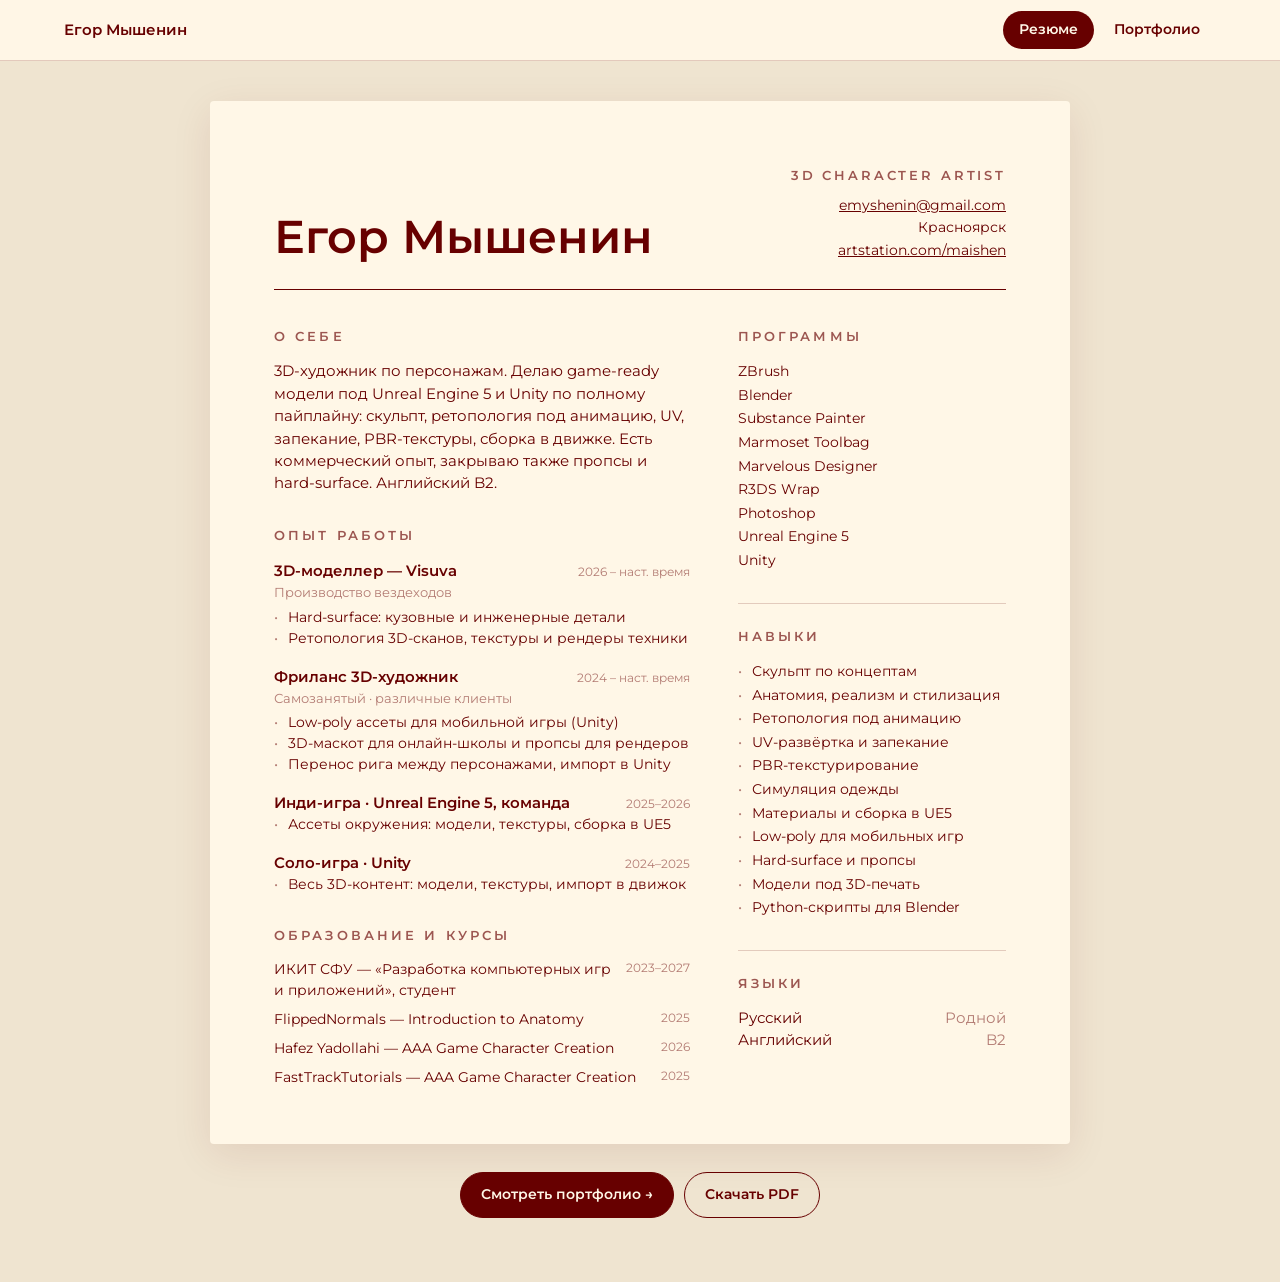
==== commit 630a90c1: "Resume design polish" ====
--- a/index.html
+++ b/index.html
@@ -34,10 +34,10 @@
 .rgrid{display:grid;grid-template-columns:1.55fr 1fr;gap:48px;margin-top:36px}
 .sec+.sec{margin-top:30px}
 .sec h2{font-size:13px;font-weight:600;letter-spacing:.24em;text-transform:uppercase;color:var(--muted);margin-bottom:14px}
-.about{font-size:14.5px;text-align:justify}
+.about{font-size:14.5px;text-align:left}
 .job+.job{margin-top:16px}
 .job .row{display:flex;justify-content:space-between;gap:12px;align-items:baseline}
-.job h3{font-size:14.5px;font-weight:600}
+.job h3{font-size:15px;font-weight:600}
 .date{font-size:12px;color:var(--soft);white-space:nowrap}
 .sub{font-size:12.5px;color:var(--soft);margin:1px 0 4px}
 .job ul,.list{list-style:none;font-size:13.5px}
@@ -97,12 +97,13 @@
 .vnav{display:flex;justify-content:space-between;gap:12px;margin-top:28px}
 .vnav button{font:inherit;font-size:14px;font-weight:600;background:transparent;color:#f4e9d8;border:1px solid #f4e9d855;border-radius:999px;padding:10px 18px;cursor:pointer}
 [hidden]{display:none!important}
+#portfolio,#resume{scroll-margin-top:61px}
 @media (max-width:600px){.wrap,.vbody{padding-left:16px;padding-right:16px}.vbar{padding:12px 16px}.brand{font-size:14px}.tab{padding:8px 12px}}
 </style>
 </head>
 <body>
 <nav class="nav"><div class="wrap">
-  <a class="brand" href="#">Егор Мышенин</a>
+  <a class="brand" href="#" data-k="name"></a>
   <div class="tabs">
     <a class="tab" href="#" data-tab="resume">Резюме</a>
     <a class="tab" href="#portfolio" data-tab="portfolio">Портфолио</a>
@@ -113,50 +114,24 @@
  <div class="wrap">
   <article class="sheet">
     <div class="rhead">
-      <h1>Егор Мышенин</h1>
+      <h1 data-k="name"></h1>
       <div class="rcontact">
-        <div class="role">3D Character Artist</div>
-        <a href="mailto:emyshenin@gmail.com">emyshenin@gmail.com</a><br>
-        Красноярск<br>
-        <a href="https://www.artstation.com/maishen" target="_blank" rel="noopener">artstation.com/maishen</a>
+        <div class="role" data-k="role"></div>
+        <a id="c-email"></a><br>
+        <span data-k="city"></span><br>
+        <a id="c-art" target="_blank" rel="noopener"></a>
       </div>
     </div>
     <div class="rgrid">
       <div class="left">
-        <section class="sec"><h2>О себе</h2>
-          <p class="about">3D-художник по персонажам. Делаю game-ready модели под Unreal Engine 5 и Unity по полному пайплайну: скульпт, ретопология под анимацию, UV, запекание, PBR-текстуры, сборка в движке. Есть опыт работы в студии и на фрилансе, закрываю также пропсы и hard-surface. Английский B2.</p>
-        </section>
-        <section class="sec"><h2>Опыт работы</h2>
-          <div class="job"><div class="row"><h3>3D-моделлер — Visuva</h3><span class="date">2026 – наст. время</span></div>
-            <div class="sub">Студия · 3 месяца</div>
-            <ul><li>Моделирование и текстурирование 3D-моделей по ТЗ</li><li>Ретопология, UV и PBR-текстуры под требования проекта</li></ul></div>
-          <div class="job"><div class="row"><h3>Фриланс 3D-художник</h3><span class="date">2024 – наст. время</span></div>
-            <div class="sub">Самозанятый · различные клиенты</div>
-            <ul><li>Low-poly ассеты для мобильной игры (Unity)</li><li>3D-маскот для онлайн-школы и пропсы для рендеров</li><li>Перенос рига между персонажами, импорт в Unity</li></ul></div>
-          <div class="job"><div class="row"><h3>Инди-игра · Unreal Engine 5, команда</h3><span class="date">2025–2026</span></div>
-            <ul><li>Ассеты окружения: модели, текстуры, сборка в UE5</li></ul></div>
-          <div class="job"><div class="row"><h3>Соло-игра · Unity</h3><span class="date">2024–2025</span></div>
-            <ul><li>Весь 3D-контент: модели, текстуры, импорт в движок</li></ul></div>
-        </section>
-        <section class="sec"><h2>Образование и курсы</h2>
-          <ul class="edu">
-            <li><span>ИКИТ СФУ — «Разработка компьютерных игр и приложений», студент</span><span class="date">2023–2027</span></li>
-            <li><span>FlippedNormals — Introduction to Anatomy</span><span class="date">2025</span></li>
-            <li><span>Hafez Yadollahi — AAA Game Character Creation</span><span class="date">2026</span></li>
-            <li><span>FastTrackTutorials — AAA Game Character Creation</span><span class="date">2025</span></li>
-          </ul>
-        </section>
+        <section class="sec"><h2>О себе</h2><p class="about" data-k="about"></p></section>
+        <section class="sec"><h2>Опыт работы</h2><div id="jobs"></div></section>
+        <section class="sec"><h2>Образование и курсы</h2><ul class="edu" id="edu"></ul></section>
       </div>
       <div class="right">
-        <section class="sec"><h2>Программы</h2>
-          <ul class="plain"><li>ZBrush</li><li>Blender</li><li>Substance Painter</li><li>Marmoset Toolbag</li><li>Marvelous Designer</li><li>R3DS Wrap</li><li>Photoshop</li><li>Unreal Engine 5</li><li>Unity</li></ul>
-        </section>
-        <section class="sec"><h2>Навыки</h2>
-          <ul class="list"><li>Скульпт по концептам</li><li>Анатомия, реализм и стилизация</li><li>Ретопология под анимацию</li><li>UV-развёртка и запекание</li><li>PBR-текстурирование</li><li>Симуляция одежды</li><li>Материалы и сборка в UE5</li><li>Low-poly для мобильных игр</li><li>Hard-surface и пропсы</li><li>Модели под 3D-печать</li><li>Python-скрипты для Blender</li></ul>
-        </section>
-        <section class="sec"><h2>Языки</h2>
-          <ul class="langs"><li>Русский <span>Родной</span></li><li>Английский <span>B2</span></li></ul>
-        </section>
+        <section class="sec"><h2>Программы</h2><ul class="plain" id="programs"></ul></section>
+        <section class="sec"><h2>Навыки</h2><ul class="list" id="skills"></ul></section>
+        <section class="sec"><h2>Языки</h2><ul class="langs" id="langs"></ul></section>
       </div>
     </div>
   </article>
@@ -171,7 +146,7 @@
  <div class="wrap">
   <div class="phead">
     <h1>Портфолио</h1>
-    <p>Game-ready персонажи и ассеты под Unreal Engine 5 и Unity, стилизованные персонажи под рендер и модели для 3D-печати.</p>
+    <p data-k="portfolioIntro"></p>
   </div>
   <div class="filters" role="group" aria-label="Фильтр работ">
     <button class="chip" data-f="all" aria-pressed="true">Все</button>
@@ -181,8 +156,8 @@
   </div>
   <div class="grid" id="grid"></div>
   <footer>
-    <span>© Егор Мышенин</span>
-    <span><a href="mailto:emyshenin@gmail.com">emyshenin@gmail.com</a> · <a href="https://www.artstation.com/maishen" target="_blank" rel="noopener">artstation.com/maishen</a></span>
+    <span>© <span data-k="name"></span></span>
+    <span><a id="f-email"></a> · <a id="f-art" target="_blank" rel="noopener"></a></span>
   </footer>
  </div>
 </section>
@@ -197,47 +172,27 @@
 </div>
 
 <script>
-const P = [
- {t:"Arida",tag:"Real-time",cover:"1Pyse5vhO2QgK8pG_CXsUES7qRskkzGYM",
-  d:"Game-ready персонаж по мотивам вселенной «Дюны». Скульпт в ZBrush, симуляция ткани в Marvelous Designer, текстуры в Substance Painter, финальная сцена и рендер в Unreal Engine 5.",
-  m:["i:1Pyse5vhO2QgK8pG_CXsUES7qRskkzGYM","i:1dJ5_JVcyFc8VbyfG-HnytWi9tvMP0e6U","i:1ITRObGhoGGvdj8hUa5554Zdxc4WgjL7v","i:1Z70t44tc3tOvm-cryETfqbausTAzef6k","i:1W_LoHBy270pzRRChf5obLaGyIPcn2Tix","v:1mboSyGn6EEAdjBHuLkF3Tm75NLZCwLxI","i:1Y2Nw2sb4mqHZTtKKIm6grn7xAAS_r2CK","i:1CsFpByqhNk7fbRbatNez2PYN2EGbP62H","i:1EtCJtomWJduXYAhn-X9QzNLDL1ZJEyth","i:1qVdI1y_7GggBudObzfXsZre4QFReDFby","i:1H1BVGtTtbKXLCYTZ7VYVUBgyqA6TT_qu","i:1i-xqLKUTKS85eMKfZHU4vcYbvXROK5LT","i:1p017mObWgH5jK2qoECorbNcRYoMa0Pqg","i:16YupaNW-112NJnLmuHMuL2NeHSSmGIIt","i:12re9VRE0gqRaj5pq1mn5aPa5qsoxrfwi","i:1ytktybmF5tM6uZcoLvrdWtj8Zgu8ndRS","i:1BjqxjJPCPTuAu_xri4NS74J7R2viYWzF","i:1ZgcFOi7g2weNTAIdYW9dqtVXcXzbkEyW"]},
- {t:"Frieren",tag:"Real-time",cover:"1v2P906ymWug9mq9hx6axCBzbUtoWLe_E",
-  d:"Фан-арт персонажа Фрирен: game-ready модель, турнтейбл и анимированные пролёты камеры.",
-  m:["i:1v2P906ymWug9mq9hx6axCBzbUtoWLe_E","v:1wPfggMXV6U7qCNBBlMKL3mNfHfnbQc1i","i:1s1QrJIr4mxs11YJSvwHddJZvpMR0l8Mh","i:12HnOa1LWCNufONdUWQr2udVWseEmZmYc","i:1AANvpcDetH1e-UuKBpvr2O3GDohM6W8z","i:14SGRLR6jtgmh23rqlfCfcJSc_IwU7QNE","i:1xHWJRv7ZisEJ9Yr36OHC25Ne535vD-3z","i:1W6ymBis8mH6N4_B0PATGj2b_5NTBLBYX","i:1xBpLIofttaWga8n0LaBq4j9z2oJQ3oGL","i:18I6HknHV_FUO1mmAdn4M5Mc0RNZ7Pi4f","i:1OWrk-0m4t_NQxJplHfrgarLCY3LQutv1","v:1HCcAUQVTNKXGUjOOm8cKLCqObN9pD7ho","v:1kIQnwB4Uw0wn2EfQRVY4cC0fe81FPXVe","v:1qG6qyNBJ89DT56H3jlemnQDo8gKI5erb","v:1DH6kZcym1fttc2sBL-yyNWooAZkmuhAJ"]},
- {t:"Daggers",tag:"Real-time",cover:"1HJgiKByfnCeif4ahmWASgluQxFeq7quj",
-  d:"Пара кинжалов для персонажа Arida. Game-ready ассеты с PBR-текстурами, рендер в Unreal Engine 5.",
-  m:["i:1HJgiKByfnCeif4ahmWASgluQxFeq7quj","i:1cyuUqOh-9Uu9id787i7Tx5Z0lq3yD2Uu","i:1ltDVQ5_muCCmZ-C3XEvOxAKJ5OakMSqI","i:1H8t-V06eqBgAKZ64aJx0qXeSZaAY7sQ5","v:1FXkVMCnF0BNqZNtJzDjjZJiiy0EWGr2b"]},
- {t:"Furry Mouse",tag:"Cycles",cover:"1w1V4vZTTB46G19ASJbXLzDVtJNWX7EEN",
-  d:"Стилизованный персонаж-мышь под рендер. Шерсть сделана через hair system в Blender, финальный рендер там же.",
-  m:["i:1w1V4vZTTB46G19ASJbXLzDVtJNWX7EEN","i:1VAJUt9d8r90bbkvVJ1egUgSDZHu_YbAY","i:1yAS-_JsMCZAmZ5hDJPNH4YDXNn-vXg8z","i:1DDI_-6Nrp2mVBFh44f1ofcl3OiHtm_3H","v:1FyFaneUO7L2ucTy6UN3B8WikP-Zvv6Xq"]},
- {t:"Hanako",tag:"Cycles",cover:"1TaW9-nCZfs70T_w5qActlelgxHXq3qEu",
-  d:"Фан-арт персонажа Ханако из аниме «Туалетный мальчик Ханако». Стилизованный персонаж под рендер, зариган и готов к анимации. Рендер в Blender.",
-  m:["i:1TaW9-nCZfs70T_w5qActlelgxHXq3qEu","i:1depFDCplMjJeCqC7wBKKASDzOGFC45Ru","i:1ePvlOJrCfPFMB0yiRyjeqiPHi_fHgvEv","i:1PcUUvwJGldoCL7ESwEik0UEhT1t07gt4","i:1vWVLOr12KXc3sLqekkmdHOzRf1Hg8dcz","i:1eoibjjwRQJfemkXLUjpJk5wsecF1SPPX","i:1YKPltymIBsrNBk2vEsLDDm0NAbaP0YQ2","i:1l30cwCZWs6yZ0v8ZXM72WJD4R3q6b_5G","i:1L3xLl4HvtoLdpGTkff7f0VCqIXt0qR20","i:1WzsMvpgyRACFam9EXnRqznYlrYLjs56m"]},
- {t:"Staff",tag:"Real-time",cover:"1HqioqAew07EClU6qfll62pS8mgXVyJlD",
-  d:"Посох: game-ready ассет с текстурами и сеткой.",
-  m:["i:1HqioqAew07EClU6qfll62pS8mgXVyJlD","i:1B63PbE7upE6RHQPZrdf3okWdKg2AXKpM","i:1j7tjQaGJWnLkEzXWxucX_GretBPjNXCn","i:1sT2CcJEHBl07SQRpl0ZM066CbbOfZpAp","i:1ZsqKVjMMbtqn_sMkzjNnodhTY8QiRH4m","i:14qX4lzibBxhUxjEwSRHRnRgVdTfeoGQI"]},
- {t:"Сетка и текстуры",tag:"Real-time",cover:"1Cm42_kmq0lEZ-kozndkUj5m_W5sYylaz",
-  d:"Примеры топологии и текстурных карт персонажей.",
-  m:["i:1Cm42_kmq0lEZ-kozndkUj5m_W5sYylaz","i:1j_tVQh6ezSBHOu5yDZd84Gw_tpqPpqs2","i:10zwCy8F3QNj9NOAcby-i9P2XMVLZLs6y","i:1UC5pwbCW5ztj3NwmvsdMtH52eyAPeQBL","i:16kEp6Ze4712C4qfe3SEDfGYbGl9iJqoq","i:1y4bj29UTcWlo_MeQQLpWKscG7R1kXZHF","i:1CPdThYP6fgSxhEjocOo1tyymLbyoKmpB","i:1Ulgz6p9IQSFynygJP4cg6_24Jvom8OLy","i:1KUhRT2v-vZprzfeGXuVj6elrOJMSrE7S","i:1fyhQTgNRMCl2xiTjiYrsoTQilF_yUQWz"]},
- {t:"School Mascot",tag:"Cycles",cover:"1IMc554b0qcynLvkQkiXAEiW0hFFWVhbL",
-  d:"3D-маскот для онлайн-школы: персонаж, набор эмоций-эмодзи, пропсы и промо-рендеры.",
-  m:["i:1IMc554b0qcynLvkQkiXAEiW0hFFWVhbL","i:1EjfYYMYzSgJJ13P-B8698wKgIEQUMb2_","i:1B3UzmMYJwyaUGQhRfiqwYovXGEplJcf0","i:11TMp6btjfjoWD0espKD5N_-Rf1Svenb8","i:1vGbeMpH6v7snjwXPg2TEnS5cRZils7TJ","i:1P37dhxGs-EdsHZ7QDh4U36Of4UenldKm","i:1TjF8c3YCiSeACHpnUUIyzSpF2Hdi5_HA","i:1yl3UhCV9hORHHsVls7vZtjccnoybu_gN","i:1XA2QCDPjiISeurwzcO3cV9bDunbKR0QL","i:1xs0gw3gKDCe7fJao2Qoh3bWap6BqQdYj","i:1Iec1XnljouiJKieHE5W6Fj29hXTZ4gdE","i:1DFjYQiQZEia6yGSj6IdAyBK8RBcaGgIs","i:1T26I3m5ykxlLh7UYUbN68OChv5BnEzTX","i:1UpMULrREi9ldodZOUQdeNil29IKtona5","i:1-3hOhOCkOaxpmH9OLertaAm852JU5m1S","i:192vHaGU6Qx-Kr5AbwIJhbLnXyqJ4tws-","i:1bk8Uj82OshfcGRIAl5TG-0PDSHn-9gtf","i:1vuqkGYg8_1bfixfzUBmE3yiJcDDIWLmy","i:1_nQfdPSPNRltqDVydVwm7_h_nJy-2tgX","i:1lRI3HCXbLGVKlm_0pddCtohwsD-u8Vp0","i:1-TzY5ZnaEymW04OEvGHUG_m6BsaQ5Obi","i:1KEetU84bB6o-gls-nN9IGWHnlG6DylEh","i:1Ikux9Ivj2JZy_vvGZKbkiD3O0iIhysEi","i:1WSi-nAmR7YriMwazjG57KMJmVmqLJrLb","i:1LGQjMQ6Bm15mrC_7wpePJJjGHcKrPWfm","i:1ZB2TUVbI9PnH0rD-nWZGzOobLaMXETkx","i:1T0QdB7h3ehdHVl4LiPfBRtHOVZsBfG_B","i:13FmVx2XSULBVgBSUqO2LbT8FhFZY2exv","i:1wSj8r4pDKm7ASTRGSn3TtzlDPSGXBLNl","i:1HZrvze6uTFso7DexVeKrrPidTIDSMj_H","i:1vjZUP_1d9wcTuY12l_n6oba240wy897g","i:1Acbz206NBI79CkT6RBEyEGGYQADY4JG_","i:1Jl-1FhbMFyPdpy5tdgQHLtMWwYZsThp-","i:1K9rykDZ8HvOMj7CMztr8vdklwAVjQW_m","i:12-MBtBryimwAhjUCBnzMNxOV4k7rJxA7"]},
- {t:"Low-poly Game Kit",tag:"Real-time",cover:"1XGf0-NNCqXLK5Fe5OqPO0jW7fFL1M_IF",
-  d:"Набор low-poly ассетов для игры.",
-  m:["i:1XGf0-NNCqXLK5Fe5OqPO0jW7fFL1M_IF","i:1U25QI3YJKr3nQsYUSaBHPjIEqNmbJiTX","i:1d4FgP1LOy7LSRpcq2e5w9I2x1BFFk2d_","i:1D_bsPO9MFwbjQJAmXKvaSbOOOjhWsVCc"]},
- {t:"Low-poly Car",tag:"Real-time",cover:"1XAI4c9_F4jVHeSwhF7T2tE29Ts7XvK9B",
-  d:"Low-poly модель автомобиля.",
-  m:["i:1XAI4c9_F4jVHeSwhF7T2tE29Ts7XvK9B","i:1xT1-9UoefilDATy_8EUo88a_44nRlgO3","i:1qpuNUGGr5n8C_Gv1_f5_uj9a3wDCz7Eo"]},
- {t:"Donatov.net Figure",tag:"Печать",cover:"1143TIQgAbS2xwj-TaRvPx8StT4ytkNN-",
-  d:"Фигурка, подготовленная к 3D-печати.",
-  m:["i:1143TIQgAbS2xwj-TaRvPx8StT4ytkNN-","i:1KKMCxFFDn18Wkz_Nt-a9cd2C74cAsCVU","i:1Yo7rRHJPkdI0FUwHvjDyux5yy2QUq63x","i:1MfRRgG7HoWpr_v8fL3U-Hx1_b74--fhz"]},
- {t:"Funko Figure",tag:"Печать",cover:"1psXuCFQ3nxXI6yb6XHpETLDdKFTpACyZ",
-  d:"Фигурка в стиле Funko для 3D-печати.",
-  m:["i:1psXuCFQ3nxXI6yb6XHpETLDdKFTpACyZ","i:1j5aGA12z5XqWHiMne_28HsiH0prGI4Ld"]}
-];
+// Все тексты сайта лежат в content.json — их удобно менять через editor.html
 const TAGLABEL={"Real-time":"Real-time","Cycles":"Рендер · Cycles","Печать":"Для 3D-печати"};
+const esc=s=>String(s??'').replace(/[&<>"']/g,c=>({'&':'&amp;','<':'&lt;','>':'&gt;','"':'&quot;',"'":'&#39;'}[c]));
 const img=(id,w)=>`https://lh3.googleusercontent.com/d/${id}=w${w}`;
 const alt=(id,w)=>`https://drive.google.com/thumbnail?id=${id}&sz=w${w}`;
+let C, P=[];
+
+function fill(){
+  document.querySelectorAll('[data-k]').forEach(e=>e.textContent=C[e.dataset.k]||'');
+  for(const id of ['c-email','f-email']){const a=document.getElementById(id);a.href='mailto:'+C.email;a.textContent=C.email;}
+  for(const id of ['c-art','f-art']){const a=document.getElementById(id);a.href=C.artstation;a.textContent=C.artstation.replace(/^https?:\/\/(www\.)?/,'');}
+  document.getElementById('jobs').innerHTML=C.jobs.map(j=>`<div class="job"><div class="row"><h3>${esc(j.title)}</h3><span class="date">${esc(j.date)}</span></div>${j.sub?`<div class="sub">${esc(j.sub)}</div>`:''}${j.bullets.length?`<ul>${j.bullets.map(b=>`<li>${esc(b)}</li>`).join('')}</ul>`:''}</div>`).join('');
+  document.getElementById('edu').innerHTML=C.education.map(e=>`<li><span>${esc(e.text)}</span><span class="date">${esc(e.date)}</span></li>`).join('');
+  document.getElementById('programs').innerHTML=C.programs.map(x=>`<li>${esc(x)}</li>`).join('');
+  document.getElementById('skills').innerHTML=C.skills.map(x=>`<li>${esc(x)}</li>`).join('');
+  document.getElementById('langs').innerHTML=C.languages.map(l=>`<li>${esc(l.name)} <span>${esc(l.level)}</span></li>`).join('');
+  document.title=`${C.name} — ${C.role}`;
+  P=C.projects;
+  render('all');
+}
+
 const grid=document.getElementById('grid');
 function render(f){
   grid.innerHTML='';
@@ -245,8 +200,8 @@
     if(f!=='all'&&p.tag!==f) return;
     const b=document.createElement('button');
     b.className='card';
-    b.innerHTML=`<span class="thumb" style="background-image:url('${img(p.cover,1200)}'),url('${alt(p.cover,1200)}')"></span><span class="meta"><h3>${p.t}</h3><p>${TAGLABEL[p.tag]}</p></span>`;
-    b.onclick=()=>{location.hash='portfolio/'+encodeURIComponent(p.t)};
+    b.innerHTML=`<span class="thumb" style="background-image:url('${img(p.cover,1200)}'),url('${alt(p.cover,1200)}')"></span><span class="meta"><h3>${esc(p.title)}</h3><p>${esc(TAGLABEL[p.tag]||p.tag)}</p></span>`;
+    b.onclick=()=>{location.hash='portfolio/'+encodeURIComponent(p.title)};
     grid.appendChild(b);
   });
 }
@@ -254,24 +209,23 @@
   document.querySelectorAll('.chip').forEach(x=>x.setAttribute('aria-pressed',x===c));
   render(c.dataset.f);
 });
-render('all');
 
 const V=document.getElementById('viewer'),M=document.getElementById('media');
 let cur=-1;
 function openP(i){
   cur=(i+P.length)%P.length; const p=P[cur];
-  document.getElementById('vtitle').innerHTML=`${p.t}<span>${TAGLABEL[p.tag]}</span>`;
-  document.getElementById('vdesc').textContent=p.d;
-  M.innerHTML=p.m.map(x=>{
+  document.getElementById('vtitle').innerHTML=`${esc(p.title)}<span>${esc(TAGLABEL[p.tag]||p.tag)}</span>`;
+  document.getElementById('vdesc').textContent=p.description;
+  M.innerHTML=p.media.map(x=>{
     const [k,id]=x.split(':');
     return k==='v'
-      ? `<div class="video"><iframe src="https://drive.google.com/file/d/${id}/preview" allow="autoplay; fullscreen" allowfullscreen loading="lazy" title="Видео ${p.t}"></iframe></div>`
-      : `<img loading="lazy" src="${img(id,2000)}" onerror="this.onerror=null;this.src='${alt(id,2000)}'" alt="${p.t}">`;
+      ? `<div class="video"><iframe src="https://drive.google.com/file/d/${id}/preview" allow="autoplay; fullscreen" allowfullscreen loading="lazy" title="Видео"></iframe></div>`
+      : `<img loading="lazy" src="${img(id,2000)}" onerror="this.onerror=null;this.src='${alt(id,2000)}'" alt="${esc(p.title)}">`;
   }).join('');
   V.classList.add('open'); V.scrollTop=0; document.body.style.overflow='hidden';
 }
 function closeViewer(){V.classList.remove('open');document.body.style.overflow='';M.innerHTML='';cur=-1;}
-const go=i=>{location.hash='portfolio/'+encodeURIComponent(P[(i+P.length)%P.length].t)};
+const go=i=>{location.hash='portfolio/'+encodeURIComponent(P[(i+P.length)%P.length].title)};
 document.getElementById('close').onclick=()=>{location.hash='portfolio'};
 document.getElementById('prev').onclick=()=>go(cur-1);
 document.getElementById('next').onclick=()=>go(cur+1);
@@ -285,11 +239,13 @@
   document.querySelectorAll('.tab').forEach(t=>t.toggleAttribute('aria-current',false));
   document.querySelector(`.tab[data-tab="${isP?'portfolio':'resume'}"]`).setAttribute('aria-current','page');
   const name=h.startsWith('portfolio/')?h.slice(10):'';
-  const i=P.findIndex(p=>p.t===name);
+  const i=P.findIndex(p=>p.title===name);
   if(i>=0){ if(i!==cur) openP(i); } else if(V.classList.contains('open')) closeViewer();
   if(!name) scrollTo(0,0);
 }
-addEventListener('hashchange',route); route();
+addEventListener('hashchange',route);
+fetch('content.json',{cache:'no-cache'}).then(r=>r.json()).then(d=>{C=d;fill();route();})
+  .catch(()=>{document.querySelector('.sheet').innerHTML='<p>Не удалось загрузить content.json</p>';});
 </script>
 </body>
 </html>
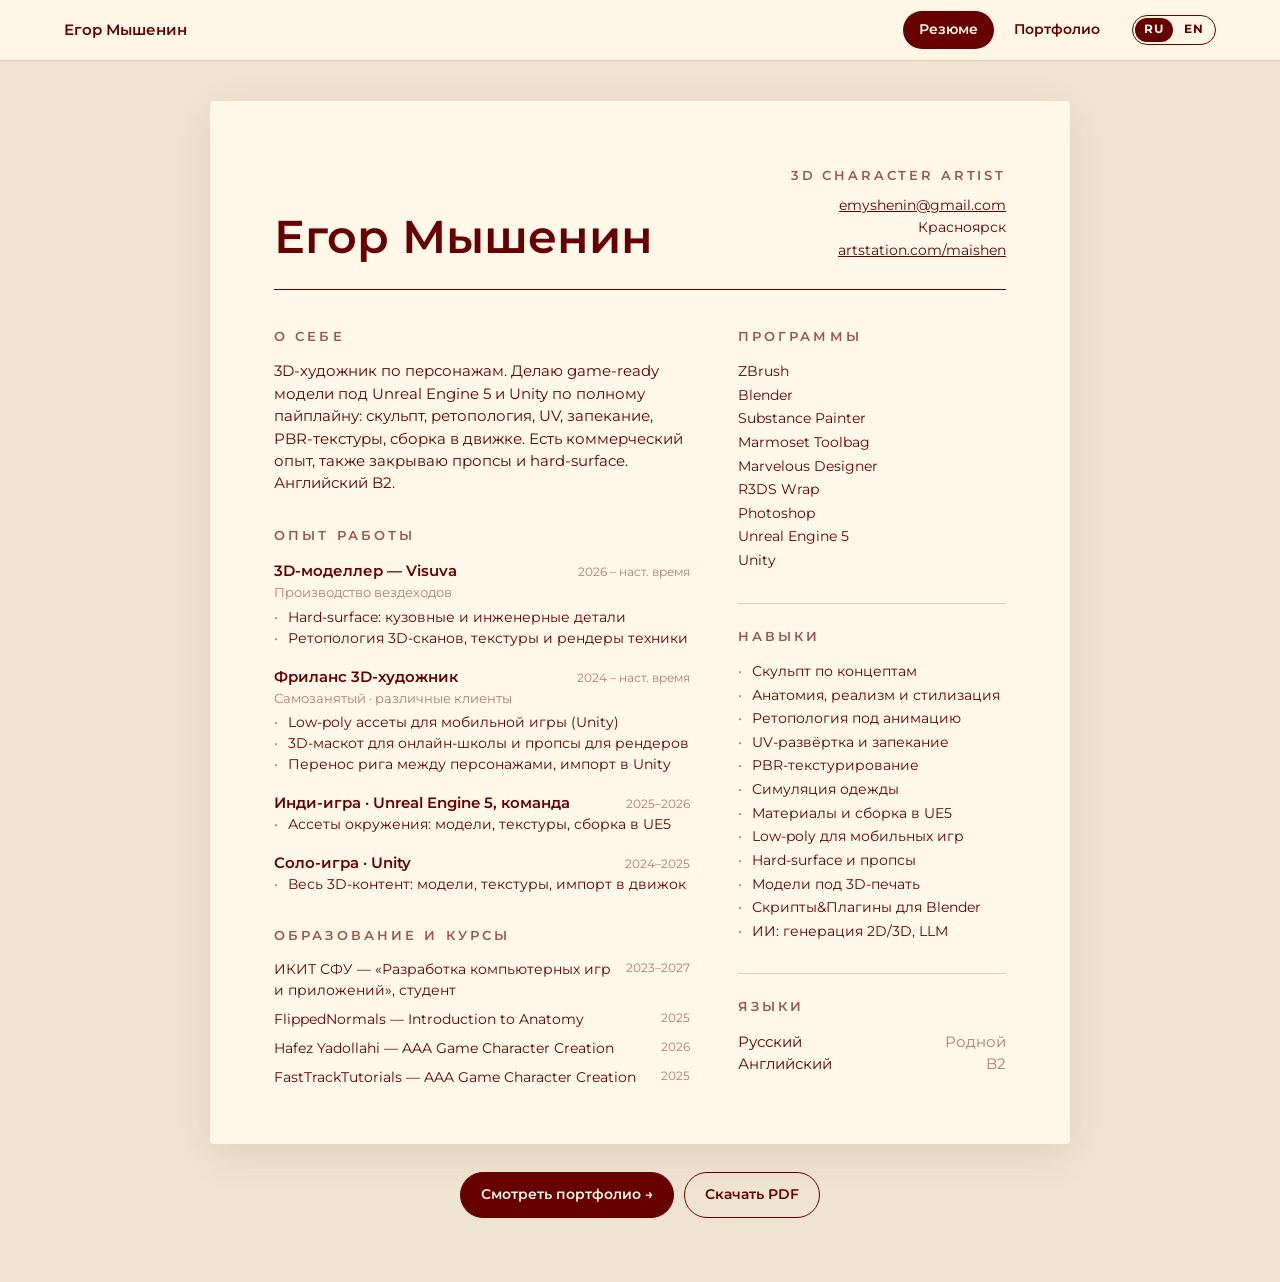
==== commit 8012ca24: "Add English version, language switch and /en/ links - content.json is now bilingual (ru/en) with sha" ====
--- a/index.html
+++ b/index.html
@@ -1,4 +1,7 @@
 <!doctype html>
+<!-- This page is the site shell. en/index.html and ru/index.html are copies of it:
+     keep the body and script tags identical, only <html lang> and the head
+     title/description change per language. -->
 <html lang="ru">
 <head>
 <meta charset="utf-8">
@@ -8,105 +11,18 @@
 <link rel="preconnect" href="https://fonts.googleapis.com">
 <link rel="preconnect" href="https://fonts.gstatic.com" crossorigin>
 <link href="https://fonts.googleapis.com/css2?family=Montserrat:wght@400;500;600;700&display=swap" rel="stylesheet">
-<style>
-:root{--bg:#FFF7E7;--ink:#670000;--muted:#670000a6;--soft:#67000080;--line:#6700002e;--card:#fffaf0;--dark:#1b1212;--page:#FFF7E7}
-*{box-sizing:border-box;margin:0;padding:0}
-body{background:#efe4d0;color:var(--ink);font-family:Montserrat,system-ui,sans-serif;line-height:1.55;-webkit-font-smoothing:antialiased}
-a{color:inherit}
-.wrap{max-width:1200px;margin:0 auto;padding:0 24px}
-
-/* top nav */
-.nav{position:sticky;top:0;z-index:5;background:#FFF7E7f2;backdrop-filter:blur(6px);border-bottom:1px solid var(--line)}
-.nav .wrap{display:flex;align-items:center;justify-content:space-between;gap:16px;height:60px}
-.brand{font-weight:600;font-size:15px;text-decoration:none;white-space:nowrap}
-.tabs{display:flex;gap:4px}
-.tab{font:inherit;font-size:14px;font-weight:600;text-decoration:none;padding:8px 16px;border-radius:999px}
-.tab[aria-current=page]{background:var(--ink);color:var(--bg)}
-.tab:not([aria-current=page]):hover{background:#6700000f}
-
-/* resume page */
-#resume{padding:40px 0 64px}
-.sheet{max-width:860px;margin:0 auto;background:var(--page);box-shadow:0 10px 40px #67000018;border-radius:4px;padding:64px 64px 56px}
-.rhead{display:flex;justify-content:space-between;align-items:flex-end;gap:24px;flex-wrap:wrap;padding-bottom:28px;border-bottom:1.5px solid var(--ink)}
-.rhead h1{font-size:clamp(32px,5vw,46px);font-weight:600;line-height:1.05}
-.rcontact{text-align:right;font-size:14px;line-height:1.6}
-.rcontact .role{font-size:13px;font-weight:600;letter-spacing:.22em;text-transform:uppercase;color:var(--muted);margin-bottom:8px}
-.rgrid{display:grid;grid-template-columns:1.55fr 1fr;gap:48px;margin-top:36px}
-.sec+.sec{margin-top:30px}
-.sec h2{font-size:13px;font-weight:600;letter-spacing:.24em;text-transform:uppercase;color:var(--muted);margin-bottom:14px}
-.about{font-size:14.5px;text-align:left}
-.job+.job{margin-top:16px}
-.job .row{display:flex;justify-content:space-between;gap:12px;align-items:baseline}
-.job h3{font-size:15px;font-weight:600}
-.date{font-size:12px;color:var(--soft);white-space:nowrap}
-.sub{font-size:12.5px;color:var(--soft);margin:1px 0 4px}
-.job ul,.list{list-style:none;font-size:13.5px}
-.job li,.list li{position:relative;padding-left:14px}
-.job li::before,.list li::before{content:"•";position:absolute;left:0;color:var(--soft)}
-.plain{list-style:none;font-size:13.5px;line-height:1.75}
-.right .sec{border-top:1px solid var(--line);padding-top:22px}
-.right .sec:first-child{border-top:0;padding-top:0}
-.list{line-height:1.75}
-.edu li{display:flex;justify-content:space-between;gap:12px;font-size:13.5px}
-.edu li+li{margin-top:8px}
-.langs li{display:flex;justify-content:space-between;font-size:14.5px}
-.langs span{color:var(--soft)}
-.ractions{display:flex;justify-content:center;gap:10px;flex-wrap:wrap;margin-top:28px}
-.btn{display:inline-block;padding:11px 20px;border:1.5px solid var(--ink);border-radius:999px;text-decoration:none;font-size:14px;font-weight:600;background:transparent;color:var(--ink);transition:background .15s,color .15s}
-.btn:hover,.btn.fill{background:var(--ink);color:var(--bg)}
-.btn.fill:hover{background:transparent;color:var(--ink)}
-@media (max-width:760px){
-  .sheet{padding:36px 22px 32px;border-radius:0;box-shadow:none}
-  #resume{padding:0 0 40px}
-  .rgrid{grid-template-columns:1fr;gap:30px}
-  .rcontact{text-align:left}
-  .about{text-align:left}
-  .right .sec:first-child{border-top:1px solid var(--line);padding-top:22px}
-}
-
-/* portfolio */
-#portfolio{background:var(--bg);min-height:100vh}
-.phead{padding:44px 0 8px}
-.phead h1{font-size:clamp(30px,5vw,48px);font-weight:600;line-height:1.1}
-.phead p{margin-top:12px;max-width:720px}
-.filters{display:flex;gap:8px;flex-wrap:wrap;margin:28px 0 20px}
-.chip{font:inherit;font-size:13px;font-weight:600;padding:7px 14px;border-radius:999px;border:1px solid var(--line);background:transparent;color:var(--ink);cursor:pointer}
-.chip[aria-pressed=true]{background:var(--ink);color:var(--bg);border-color:var(--ink)}
-.grid{display:grid;grid-template-columns:repeat(auto-fill,minmax(300px,1fr));gap:20px;padding-bottom:64px;align-items:start}
-.card{display:flex;flex-direction:column;width:100%;background:var(--card);border-radius:14px;overflow:hidden;cursor:pointer;border:1px solid var(--line);transition:transform .2s,box-shadow .2s;text-align:left;font:inherit;color:inherit;padding:0}
-.card:hover{transform:translateY(-3px);box-shadow:0 12px 30px #67000022}
-.card:focus-visible{outline:3px solid var(--ink);outline-offset:2px}
-.thumb{aspect-ratio:4/3;background:#e9dcc6 center/cover no-repeat;display:block;width:100%}
-.meta{display:block;padding:14px 16px 16px}
-.meta h3{font-size:16px;font-weight:600}
-.meta p{font-size:12px;letter-spacing:.14em;text-transform:uppercase;color:var(--muted);margin-top:2px}
-footer{border-top:1px solid var(--line);padding:28px 0 48px;font-size:14px;display:flex;justify-content:space-between;gap:16px;flex-wrap:wrap}
-
-.viewer{position:fixed;inset:0;background:var(--dark);color:#f4e9d8;overflow-y:auto;display:none;z-index:10}
-.viewer.open{display:block}
-.vbar{position:sticky;top:0;display:flex;justify-content:space-between;align-items:center;gap:12px;padding:14px 24px;background:#1b1212ee;backdrop-filter:blur(6px);z-index:2}
-.vbar h2{font-size:18px;font-weight:600}
-.vbar span{font-size:12px;letter-spacing:.14em;text-transform:uppercase;opacity:.7;margin-left:10px}
-.close{font:inherit;font-size:14px;font-weight:600;background:#f4e9d8;color:var(--dark);border:0;border-radius:999px;padding:9px 16px;cursor:pointer}
-.vbody{max-width:1400px;margin:0 auto;padding:8px 24px 64px}
-.vdesc{max-width:760px;margin:8px 0 24px;opacity:.85}
-.media{display:grid;gap:14px}
-.media img{width:100%;height:auto;display:block;border-radius:8px;background:#2a1f1f;min-height:200px}
-.video{position:relative;aspect-ratio:16/9;border-radius:8px;overflow:hidden;background:#000}
-.video iframe{position:absolute;inset:0;width:100%;height:100%;border:0}
-.vnav{display:flex;justify-content:space-between;gap:12px;margin-top:28px}
-.vnav button{font:inherit;font-size:14px;font-weight:600;background:transparent;color:#f4e9d8;border:1px solid #f4e9d855;border-radius:999px;padding:10px 18px;cursor:pointer}
-[hidden]{display:none!important}
-#portfolio,#resume{scroll-margin-top:61px}
-@media (max-width:600px){.wrap,.vbody{padding-left:16px;padding-right:16px}.vbar{padding:12px 16px}.brand{font-size:14px}.tab{padding:8px 12px}}
-</style>
+<link rel="stylesheet" href="/styles.css">
 </head>
 <body>
 <nav class="nav"><div class="wrap">
   <a class="brand" href="#" data-k="name"></a>
   <div class="tabs">
-    <a class="tab" href="#" data-tab="resume">Резюме</a>
-    <a class="tab" href="#portfolio" data-tab="portfolio">Портфолио</a>
+    <a class="tab" href="#" data-tab="resume" data-ui="resume"></a>
+    <a class="tab" href="#portfolio" data-tab="portfolio" data-ui="portfolio"></a>
+  </div>
+  <div class="langswitch" role="group" data-ui-aria="langSwitch">
+    <button type="button" class="lang" data-lang="ru" lang="ru">RU</button>
+    <button type="button" class="lang" data-lang="en" lang="en">EN</button>
   </div>
 </div></nav>
 
@@ -124,20 +40,20 @@
     </div>
     <div class="rgrid">
       <div class="left">
-        <section class="sec"><h2>О себе</h2><p class="about" data-k="about"></p></section>
-        <section class="sec"><h2>Опыт работы</h2><div id="jobs"></div></section>
-        <section class="sec"><h2>Образование и курсы</h2><ul class="edu" id="edu"></ul></section>
+        <section class="sec"><h2 data-ui="about"></h2><p class="about" data-k="about"></p></section>
+        <section class="sec"><h2 data-ui="experience"></h2><div id="jobs"></div></section>
+        <section class="sec"><h2 data-ui="education"></h2><ul class="edu" id="edu"></ul></section>
       </div>
       <div class="right">
-        <section class="sec"><h2>Программы</h2><ul class="plain" id="programs"></ul></section>
-        <section class="sec"><h2>Навыки</h2><ul class="list" id="skills"></ul></section>
-        <section class="sec"><h2>Языки</h2><ul class="langs" id="langs"></ul></section>
+        <section class="sec"><h2 data-ui="programs"></h2><ul class="plain" id="programs"></ul></section>
+        <section class="sec"><h2 data-ui="skills"></h2><ul class="list" id="skills"></ul></section>
+        <section class="sec"><h2 data-ui="languages"></h2><ul class="langs" id="langs"></ul></section>
       </div>
     </div>
   </article>
   <div class="ractions">
-    <a class="btn fill" href="#portfolio">Смотреть портфолио →</a>
-    <a class="btn" href="resume.pdf" download>Скачать PDF</a>
+    <a class="btn fill" href="#portfolio" data-ui="viewPortfolio"></a>
+    <a class="btn" id="pdf" href="/resume.pdf" download data-ui="downloadPdf"></a>
   </div>
  </div>
 </section>
@@ -145,14 +61,14 @@
 <section id="portfolio" hidden>
  <div class="wrap">
   <div class="phead">
-    <h1>Портфолио</h1>
+    <h1 data-ui="portfolioTitle"></h1>
     <p data-k="portfolioIntro"></p>
   </div>
-  <div class="filters" role="group" aria-label="Фильтр работ">
-    <button class="chip" data-f="all" aria-pressed="true">Все</button>
-    <button class="chip" data-f="Real-time" aria-pressed="false">Real-time</button>
-    <button class="chip" data-f="Cycles" aria-pressed="false">Рендер</button>
-    <button class="chip" data-f="Печать" aria-pressed="false">3D-печать</button>
+  <div class="filters" role="group" data-ui-aria="filterLabel">
+    <button type="button" class="chip" data-f="all" aria-pressed="true" data-ui="filterAll"></button>
+    <button type="button" class="chip" data-f="real-time" aria-pressed="false" data-ui="filterRealtime"></button>
+    <button type="button" class="chip" data-f="render" aria-pressed="false" data-ui="filterRender"></button>
+    <button type="button" class="chip" data-f="print" aria-pressed="false" data-ui="filterPrint"></button>
   </div>
   <div class="grid" id="grid"></div>
   <footer>
@@ -163,89 +79,14 @@
 </section>
 
 <div class="viewer" id="viewer" role="dialog" aria-modal="true" aria-labelledby="vtitle">
-  <div class="vbar"><h2 id="vtitle"></h2><button class="close" id="close">Закрыть ✕</button></div>
+  <div class="vbar"><h2 id="vtitle"></h2><button type="button" class="close" id="close" data-ui="close"></button></div>
   <div class="vbody">
     <p class="vdesc" id="vdesc"></p>
     <div class="media" id="media"></div>
-    <div class="vnav"><button id="prev">← Предыдущая</button><button id="next">Следующая →</button></div>
+    <div class="vnav"><button type="button" id="prev" data-ui="prev"></button><button type="button" id="next" data-ui="next"></button></div>
   </div>
 </div>
 
-<script>
-// Все тексты сайта лежат в content.json — их удобно менять через editor.html
-const TAGLABEL={"Real-time":"Real-time","Cycles":"Рендер · Cycles","Печать":"Для 3D-печати"};
-const esc=s=>String(s??'').replace(/[&<>"']/g,c=>({'&':'&amp;','<':'&lt;','>':'&gt;','"':'&quot;',"'":'&#39;'}[c]));
-const img=(id,w)=>`https://lh3.googleusercontent.com/d/${id}=w${w}`;
-const alt=(id,w)=>`https://drive.google.com/thumbnail?id=${id}&sz=w${w}`;
-let C, P=[];
-
-function fill(){
-  document.querySelectorAll('[data-k]').forEach(e=>e.textContent=C[e.dataset.k]||'');
-  for(const id of ['c-email','f-email']){const a=document.getElementById(id);a.href='mailto:'+C.email;a.textContent=C.email;}
-  for(const id of ['c-art','f-art']){const a=document.getElementById(id);a.href=C.artstation;a.textContent=C.artstation.replace(/^https?:\/\/(www\.)?/,'');}
-  document.getElementById('jobs').innerHTML=C.jobs.map(j=>`<div class="job"><div class="row"><h3>${esc(j.title)}</h3><span class="date">${esc(j.date)}</span></div>${j.sub?`<div class="sub">${esc(j.sub)}</div>`:''}${j.bullets.length?`<ul>${j.bullets.map(b=>`<li>${esc(b)}</li>`).join('')}</ul>`:''}</div>`).join('');
-  document.getElementById('edu').innerHTML=C.education.map(e=>`<li><span>${esc(e.text)}</span><span class="date">${esc(e.date)}</span></li>`).join('');
-  document.getElementById('programs').innerHTML=C.programs.map(x=>`<li>${esc(x)}</li>`).join('');
-  document.getElementById('skills').innerHTML=C.skills.map(x=>`<li>${esc(x)}</li>`).join('');
-  document.getElementById('langs').innerHTML=C.languages.map(l=>`<li>${esc(l.name)} <span>${esc(l.level)}</span></li>`).join('');
-  document.title=`${C.name} — ${C.role}`;
-  P=C.projects;
-  render('all');
-}
-
-const grid=document.getElementById('grid');
-function render(f){
-  grid.innerHTML='';
-  P.forEach((p,i)=>{
-    if(f!=='all'&&p.tag!==f) return;
-    const b=document.createElement('button');
-    b.className='card';
-    b.innerHTML=`<span class="thumb" style="background-image:url('${img(p.cover,1200)}'),url('${alt(p.cover,1200)}')"></span><span class="meta"><h3>${esc(p.title)}</h3><p>${esc(TAGLABEL[p.tag]||p.tag)}</p></span>`;
-    b.onclick=()=>{location.hash='portfolio/'+encodeURIComponent(p.title)};
-    grid.appendChild(b);
-  });
-}
-document.querySelectorAll('.chip').forEach(c=>c.onclick=()=>{
-  document.querySelectorAll('.chip').forEach(x=>x.setAttribute('aria-pressed',x===c));
-  render(c.dataset.f);
-});
-
-const V=document.getElementById('viewer'),M=document.getElementById('media');
-let cur=-1;
-function openP(i){
-  cur=(i+P.length)%P.length; const p=P[cur];
-  document.getElementById('vtitle').innerHTML=`${esc(p.title)}<span>${esc(TAGLABEL[p.tag]||p.tag)}</span>`;
-  document.getElementById('vdesc').textContent=p.description;
-  M.innerHTML=p.media.map(x=>{
-    const [k,id]=x.split(':');
-    return k==='v'
-      ? `<div class="video"><iframe src="https://drive.google.com/file/d/${id}/preview" allow="autoplay; fullscreen" allowfullscreen loading="lazy" title="Видео"></iframe></div>`
-      : `<img loading="lazy" src="${img(id,2000)}" onerror="this.onerror=null;this.src='${alt(id,2000)}'" alt="${esc(p.title)}">`;
-  }).join('');
-  V.classList.add('open'); V.scrollTop=0; document.body.style.overflow='hidden';
-}
-function closeViewer(){V.classList.remove('open');document.body.style.overflow='';M.innerHTML='';cur=-1;}
-const go=i=>{location.hash='portfolio/'+encodeURIComponent(P[(i+P.length)%P.length].title)};
-document.getElementById('close').onclick=()=>{location.hash='portfolio'};
-document.getElementById('prev').onclick=()=>go(cur-1);
-document.getElementById('next').onclick=()=>go(cur+1);
-addEventListener('keydown',e=>{if(!V.classList.contains('open'))return;if(e.key==='Escape')location.hash='portfolio';if(e.key==='ArrowRight')go(cur+1);if(e.key==='ArrowLeft')go(cur-1);});
-
-function route(){
-  const h=decodeURIComponent(location.hash.slice(1));
-  const isP=h.startsWith('portfolio');
-  document.getElementById('resume').hidden=isP;
-  document.getElementById('portfolio').hidden=!isP;
-  document.querySelectorAll('.tab').forEach(t=>t.toggleAttribute('aria-current',false));
-  document.querySelector(`.tab[data-tab="${isP?'portfolio':'resume'}"]`).setAttribute('aria-current','page');
-  const name=h.startsWith('portfolio/')?h.slice(10):'';
-  const i=P.findIndex(p=>p.title===name);
-  if(i>=0){ if(i!==cur) openP(i); } else if(V.classList.contains('open')) closeViewer();
-  if(!name) scrollTo(0,0);
-}
-addEventListener('hashchange',route);
-fetch('content.json',{cache:'no-cache'}).then(r=>r.json()).then(d=>{C=d;fill();route();})
-  .catch(()=>{document.querySelector('.sheet').innerHTML='<p>Не удалось загрузить content.json</p>';});
-</script>
+<script src="/app.js"></script>
 </body>
 </html>
--- a/styles.css
+++ b/styles.css
@@ -0,0 +1,107 @@
+:root{--bg:#FFF7E7;--ink:#670000;--muted:#670000a6;--soft:#67000080;--line:#6700002e;--card:#fffaf0;--dark:#1b1212;--page:#FFF7E7}
+*{box-sizing:border-box;margin:0;padding:0}
+body{background:#efe4d0;color:var(--ink);font-family:Montserrat,system-ui,sans-serif;line-height:1.55;-webkit-font-smoothing:antialiased}
+a{color:inherit}
+.wrap{max-width:1200px;margin:0 auto;padding:0 24px}
+
+/* top nav */
+.nav{position:sticky;top:0;z-index:5;background:#FFF7E7f2;backdrop-filter:blur(6px);border-bottom:1px solid var(--line)}
+.nav .wrap{display:flex;align-items:center;justify-content:space-between;gap:16px;height:60px}
+.brand{font-weight:600;font-size:15px;text-decoration:none;white-space:nowrap}
+.tabs{display:flex;gap:4px;margin-left:auto}
+.tab{font:inherit;font-size:14px;font-weight:600;text-decoration:none;padding:8px 16px;border-radius:999px}
+.tab[aria-current=page]{background:var(--ink);color:var(--bg)}
+.tab:not([aria-current=page]):hover{background:#6700000f}
+
+/* language switch */
+.langswitch{display:flex;gap:2px;padding:2px;border:1.5px solid var(--ink);border-radius:999px;flex:none}
+.lang{font:inherit;font-size:11.5px;font-weight:700;letter-spacing:.08em;line-height:1;padding:6px 9px;border:0;border-radius:999px;background:transparent;color:var(--ink);cursor:pointer;transition:background .15s,color .15s}
+.lang[aria-pressed=true]{background:var(--ink);color:var(--bg)}
+.lang:hover:not([aria-pressed=true]){background:#6700000f}
+.lang:focus-visible{outline:2px solid var(--ink);outline-offset:2px}
+
+/* resume page */
+#resume{padding:40px 0 64px}
+.sheet{max-width:860px;margin:0 auto;background:var(--page);box-shadow:0 10px 40px #67000018;border-radius:4px;padding:64px 64px 56px}
+.rhead{display:flex;justify-content:space-between;align-items:flex-end;gap:24px;flex-wrap:wrap;padding-bottom:28px;border-bottom:1.5px solid var(--ink)}
+.rhead h1{font-size:clamp(32px,5vw,46px);font-weight:600;line-height:1.05}
+.rcontact{text-align:right;font-size:14px;line-height:1.6}
+.rcontact .role{font-size:13px;font-weight:600;letter-spacing:.22em;text-transform:uppercase;color:var(--muted);margin-bottom:8px}
+.rgrid{display:grid;grid-template-columns:1.55fr 1fr;gap:48px;margin-top:36px}
+.sec+.sec{margin-top:30px}
+.sec h2{font-size:13px;font-weight:600;letter-spacing:.24em;text-transform:uppercase;color:var(--muted);margin-bottom:14px}
+.about{font-size:14.5px;text-align:left}
+.job+.job{margin-top:16px}
+.job .row{display:flex;justify-content:space-between;gap:12px;align-items:baseline}
+.job h3{font-size:15px;font-weight:600}
+.date{font-size:12px;color:var(--soft);white-space:nowrap}
+.sub{font-size:12.5px;color:var(--soft);margin:1px 0 4px}
+.job ul,.list{list-style:none;font-size:13.5px}
+.job li,.list li{position:relative;padding-left:14px}
+.job li::before,.list li::before{content:"•";position:absolute;left:0;color:var(--soft)}
+.plain{list-style:none;font-size:13.5px;line-height:1.75}
+.right .sec{border-top:1px solid var(--line);padding-top:22px}
+.right .sec:first-child{border-top:0;padding-top:0}
+.list{line-height:1.75}
+.edu li{display:flex;justify-content:space-between;gap:12px;font-size:13.5px}
+.edu li+li{margin-top:8px}
+.langs li{display:flex;justify-content:space-between;font-size:14.5px}
+.langs span{color:var(--soft)}
+.ractions{display:flex;justify-content:center;gap:10px;flex-wrap:wrap;margin-top:28px}
+.btn{display:inline-block;padding:11px 20px;border:1.5px solid var(--ink);border-radius:999px;text-decoration:none;font-size:14px;font-weight:600;background:transparent;color:var(--ink);transition:background .15s,color .15s}
+.btn:hover,.btn.fill{background:var(--ink);color:var(--bg)}
+.btn.fill:hover{background:transparent;color:var(--ink)}
+@media (max-width:760px){
+  .sheet{padding:36px 22px 32px;border-radius:0;box-shadow:none}
+  #resume{padding:0 0 40px}
+  .rgrid{grid-template-columns:1fr;gap:30px}
+  .rcontact{text-align:left}
+  .about{text-align:left}
+  .right .sec:first-child{border-top:1px solid var(--line);padding-top:22px}
+}
+
+/* portfolio */
+#portfolio{background:var(--bg);min-height:100vh}
+.phead{padding:44px 0 8px}
+.phead h1{font-size:clamp(30px,5vw,48px);font-weight:600;line-height:1.1}
+.phead p{margin-top:12px;max-width:720px}
+.filters{display:flex;gap:8px;flex-wrap:wrap;margin:28px 0 20px}
+.chip{font:inherit;font-size:13px;font-weight:600;padding:7px 14px;border-radius:999px;border:1px solid var(--line);background:transparent;color:var(--ink);cursor:pointer}
+.chip[aria-pressed=true]{background:var(--ink);color:var(--bg);border-color:var(--ink)}
+.grid{display:grid;grid-template-columns:repeat(auto-fill,minmax(300px,1fr));gap:20px;padding-bottom:64px;align-items:start}
+.card{display:flex;flex-direction:column;width:100%;background:var(--card);border-radius:14px;overflow:hidden;cursor:pointer;border:1px solid var(--line);transition:transform .2s,box-shadow .2s;text-align:left;font:inherit;color:inherit;padding:0}
+.card:hover{transform:translateY(-3px);box-shadow:0 12px 30px #67000022}
+.card:focus-visible{outline:3px solid var(--ink);outline-offset:2px}
+.thumb{aspect-ratio:4/3;background:#e9dcc6 center/cover no-repeat;display:block;width:100%}
+.meta{display:block;padding:14px 16px 16px}
+.meta h3{font-size:16px;font-weight:600}
+.meta p{font-size:12px;letter-spacing:.14em;text-transform:uppercase;color:var(--muted);margin-top:2px}
+footer{border-top:1px solid var(--line);padding:28px 0 48px;font-size:14px;display:flex;justify-content:space-between;gap:16px;flex-wrap:wrap}
+
+.viewer{position:fixed;inset:0;background:var(--dark);color:#f4e9d8;overflow-y:auto;display:none;z-index:10}
+.viewer.open{display:block}
+.vbar{position:sticky;top:0;display:flex;justify-content:space-between;align-items:center;gap:12px;padding:14px 24px;background:#1b1212ee;backdrop-filter:blur(6px);z-index:2}
+.vbar h2{font-size:18px;font-weight:600}
+.vbar span{font-size:12px;letter-spacing:.14em;text-transform:uppercase;opacity:.7;margin-left:10px}
+.close{font:inherit;font-size:14px;font-weight:600;background:#f4e9d8;color:var(--dark);border:0;border-radius:999px;padding:9px 16px;cursor:pointer}
+.vbody{max-width:1400px;margin:0 auto;padding:8px 24px 64px}
+.vdesc{max-width:760px;margin:8px 0 24px;opacity:.85}
+.media{display:grid;gap:14px}
+.media img{width:100%;height:auto;display:block;border-radius:8px;background:#2a1f1f;min-height:200px}
+.video{position:relative;aspect-ratio:16/9;border-radius:8px;overflow:hidden;background:#000}
+.video iframe{position:absolute;inset:0;width:100%;height:100%;border:0}
+.vnav{display:flex;justify-content:space-between;gap:12px;margin-top:28px}
+.vnav button{font:inherit;font-size:14px;font-weight:600;background:transparent;color:#f4e9d8;border:1px solid #f4e9d855;border-radius:999px;padding:10px 18px;cursor:pointer}
+[hidden]{display:none!important}
+#portfolio,#resume{scroll-margin-top:61px}
+
+/* mobile nav: brand + language on one row, tabs below */
+@media (max-width:640px){
+  .nav .wrap{height:auto;flex-wrap:wrap;padding-top:9px;padding-bottom:9px;gap:8px 12px}
+  .brand{order:1;font-size:14px}
+  .langswitch{order:2;margin-left:auto}
+  .tabs{order:3;flex:1 0 100%;margin-left:0;gap:6px}
+  .tab{flex:1;text-align:center;padding:8px 10px;font-size:13px}
+  #portfolio,#resume{scroll-margin-top:106px}
+}
+@media (max-width:600px){.wrap,.vbody{padding-left:16px;padding-right:16px}.vbar{padding:12px 16px}.brand{font-size:14px}.tab{padding:8px 10px}}
